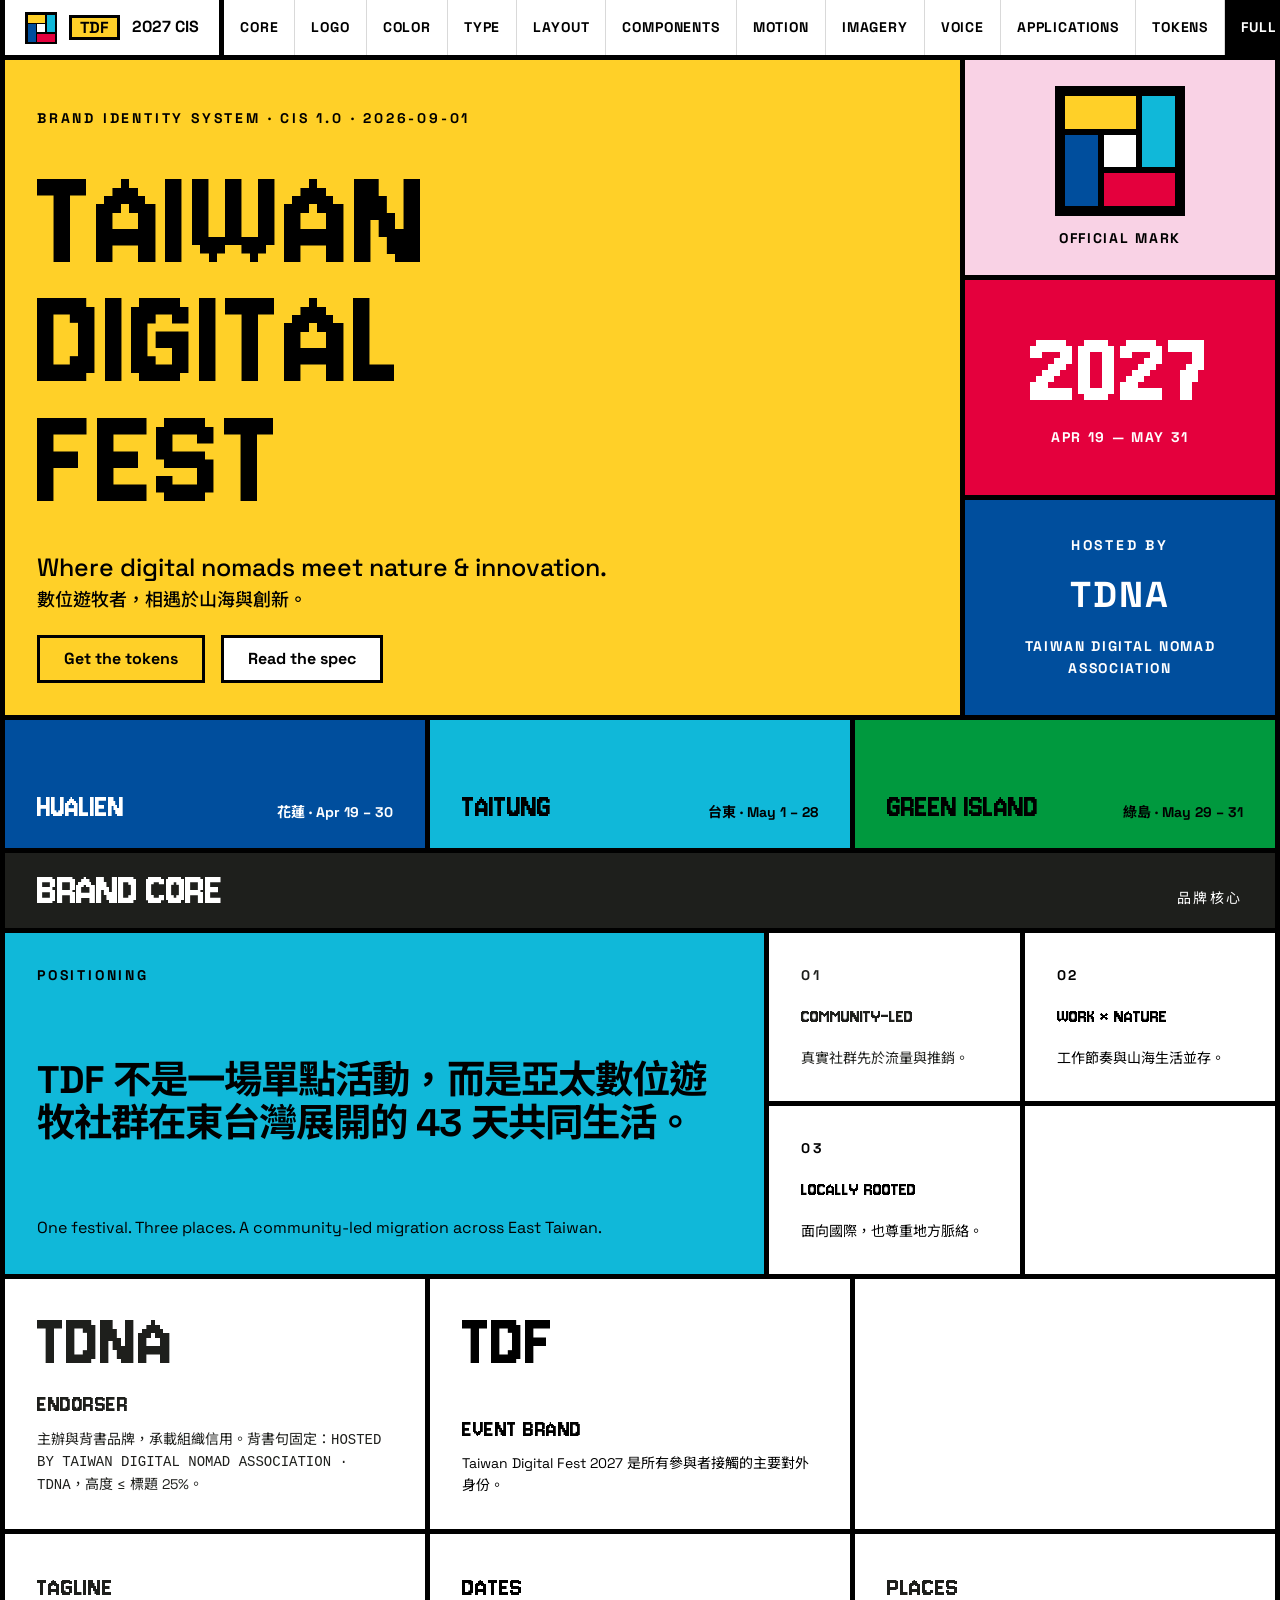
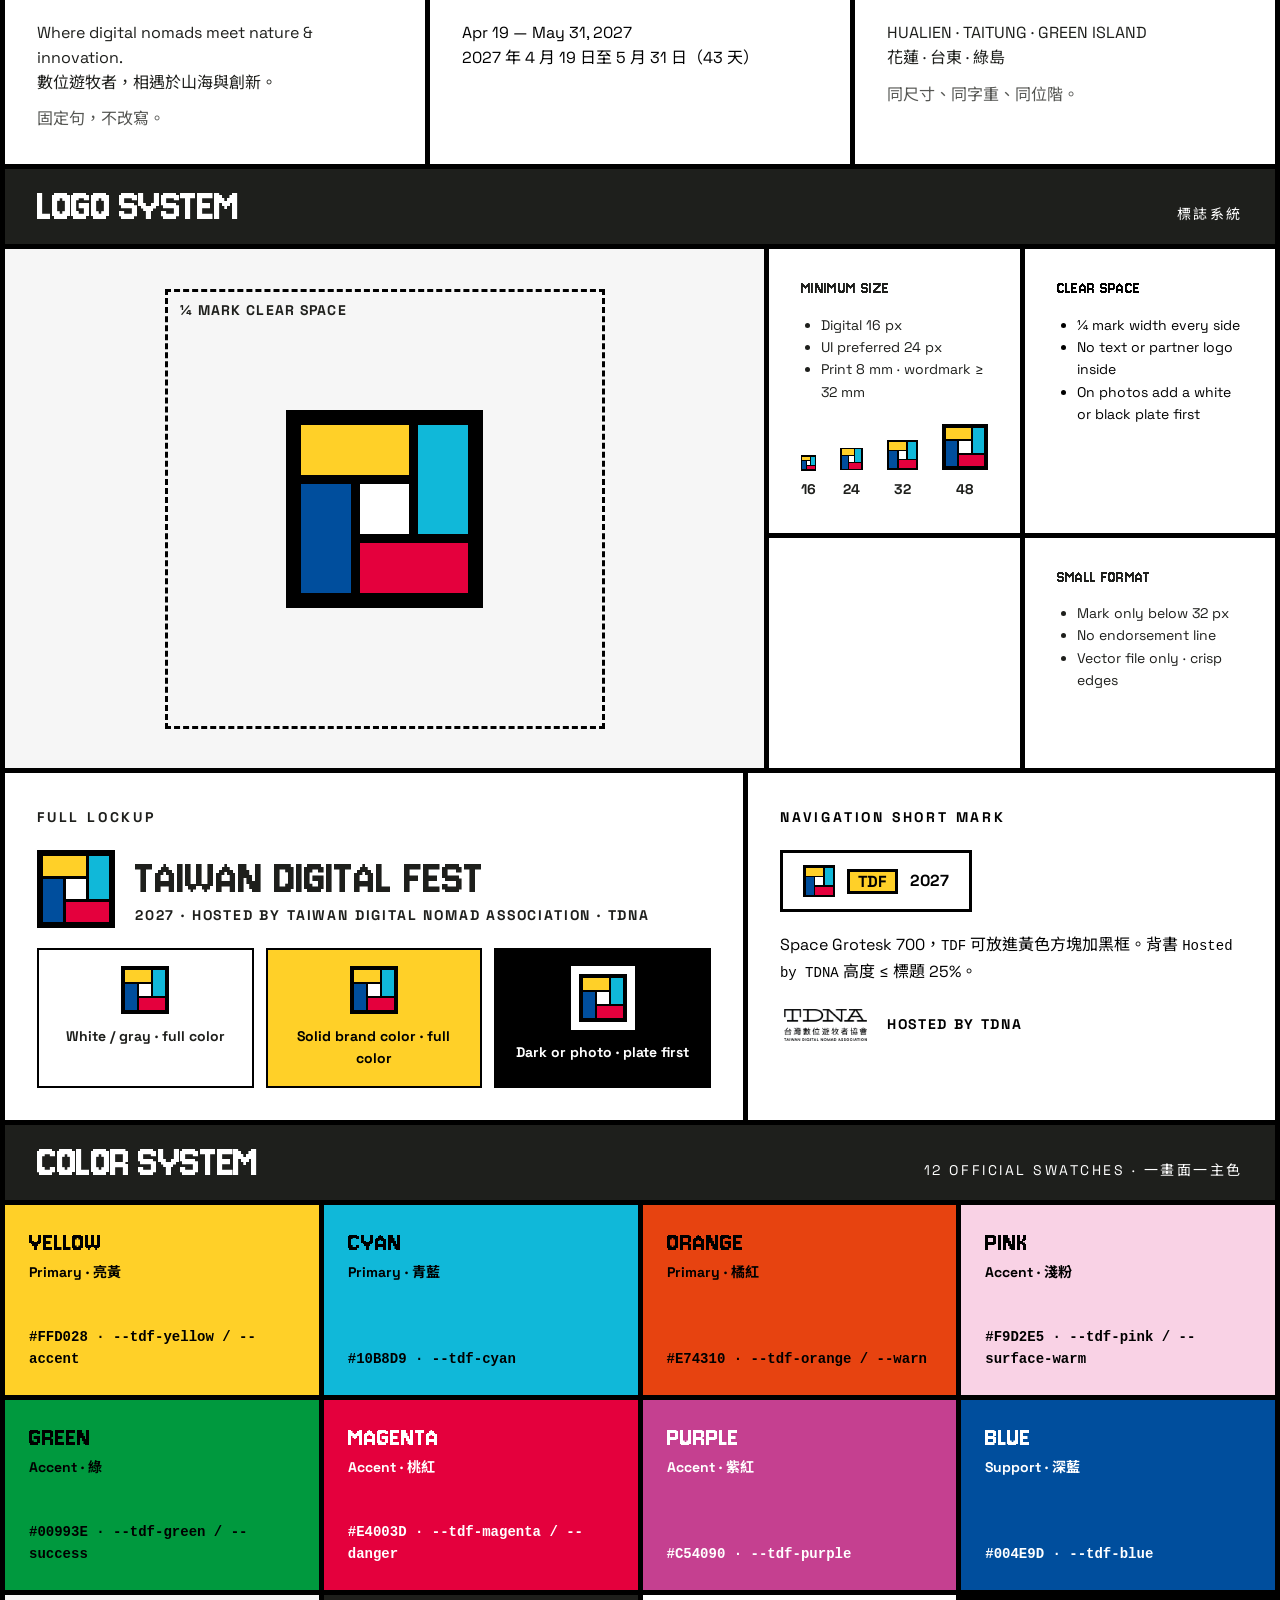
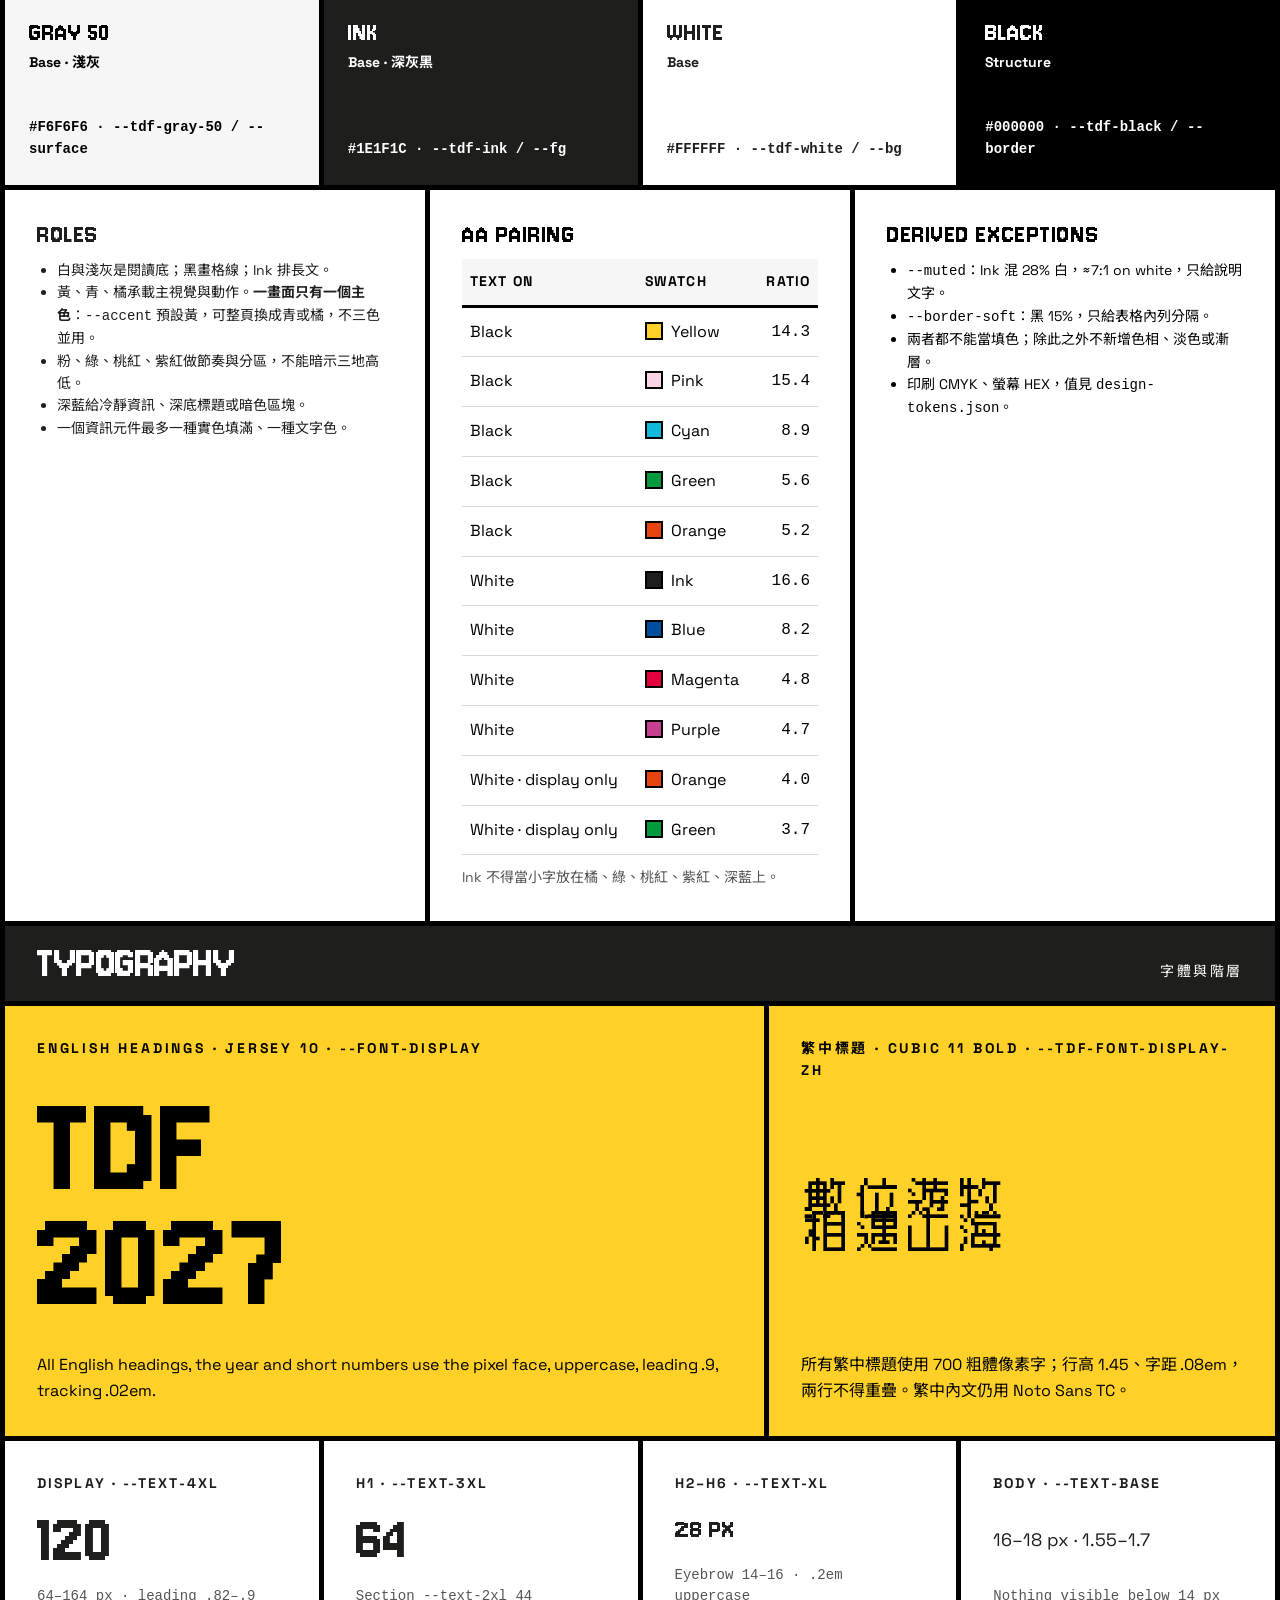
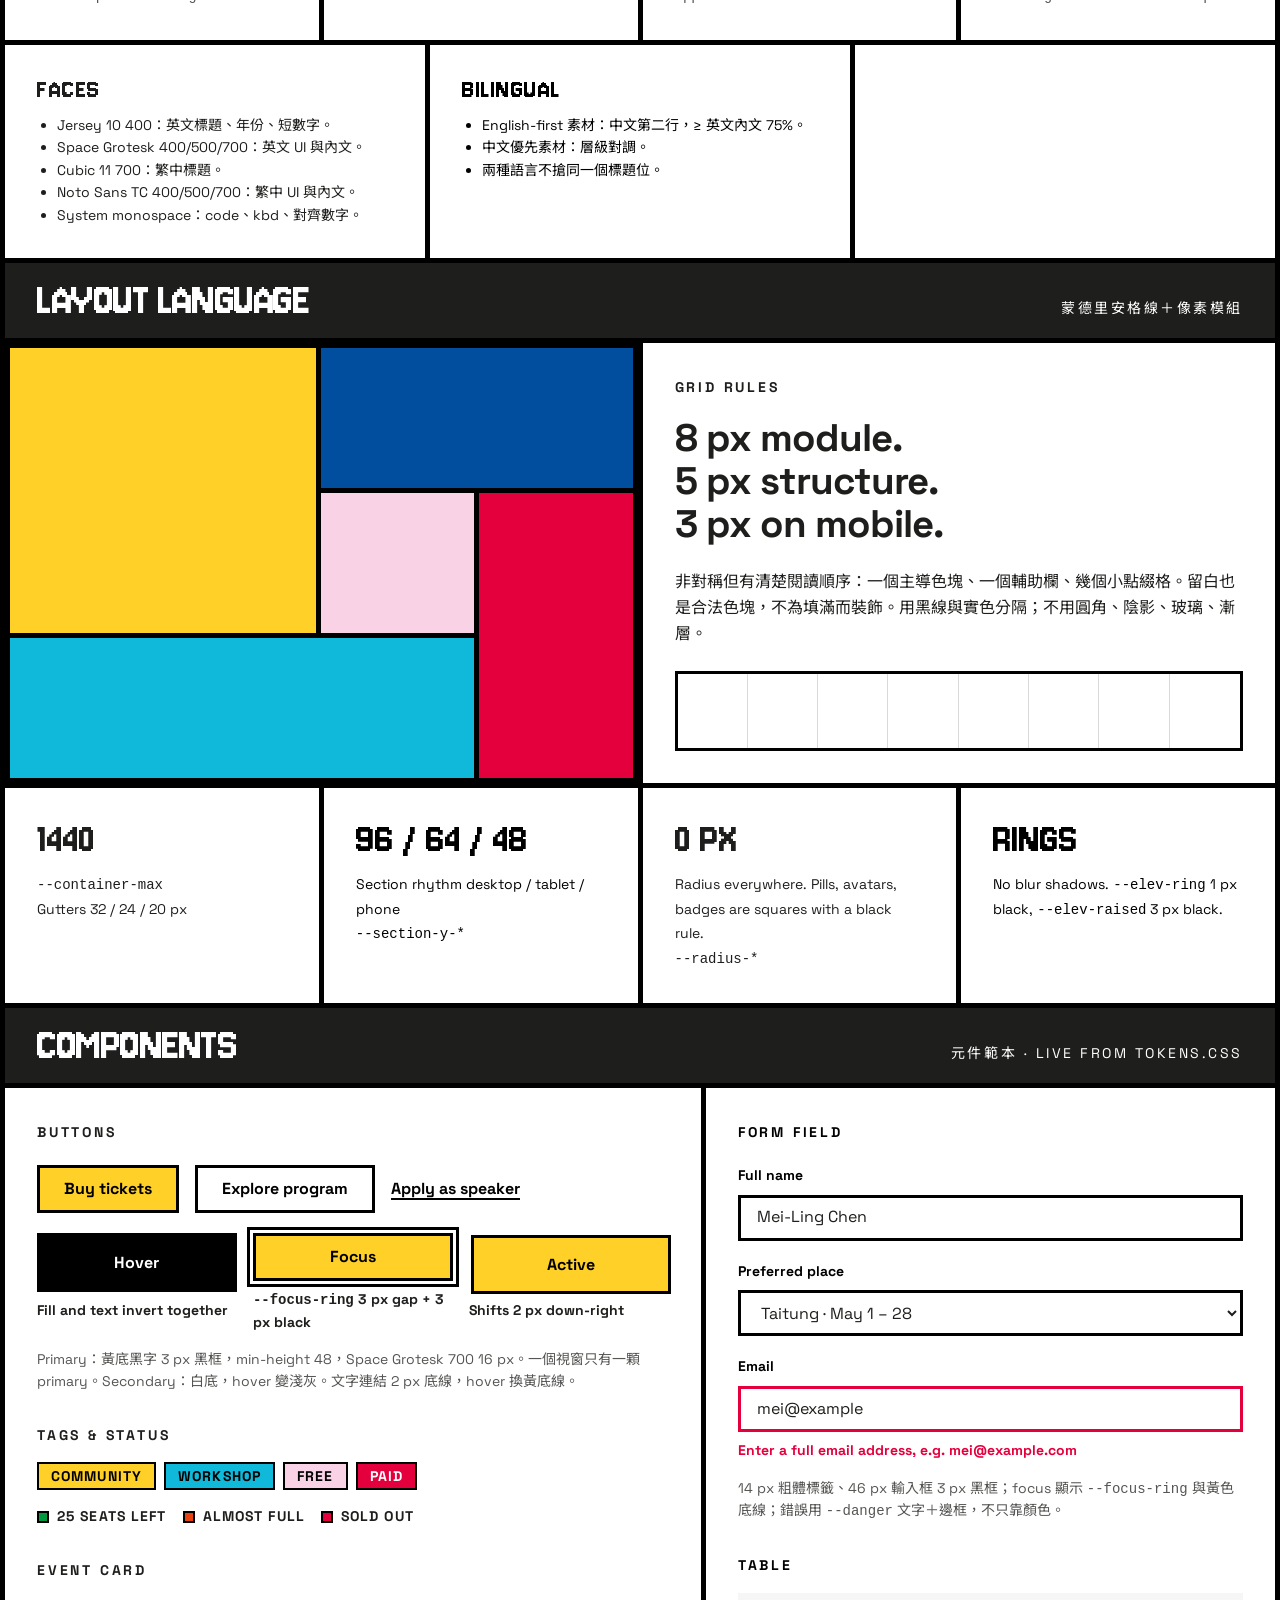
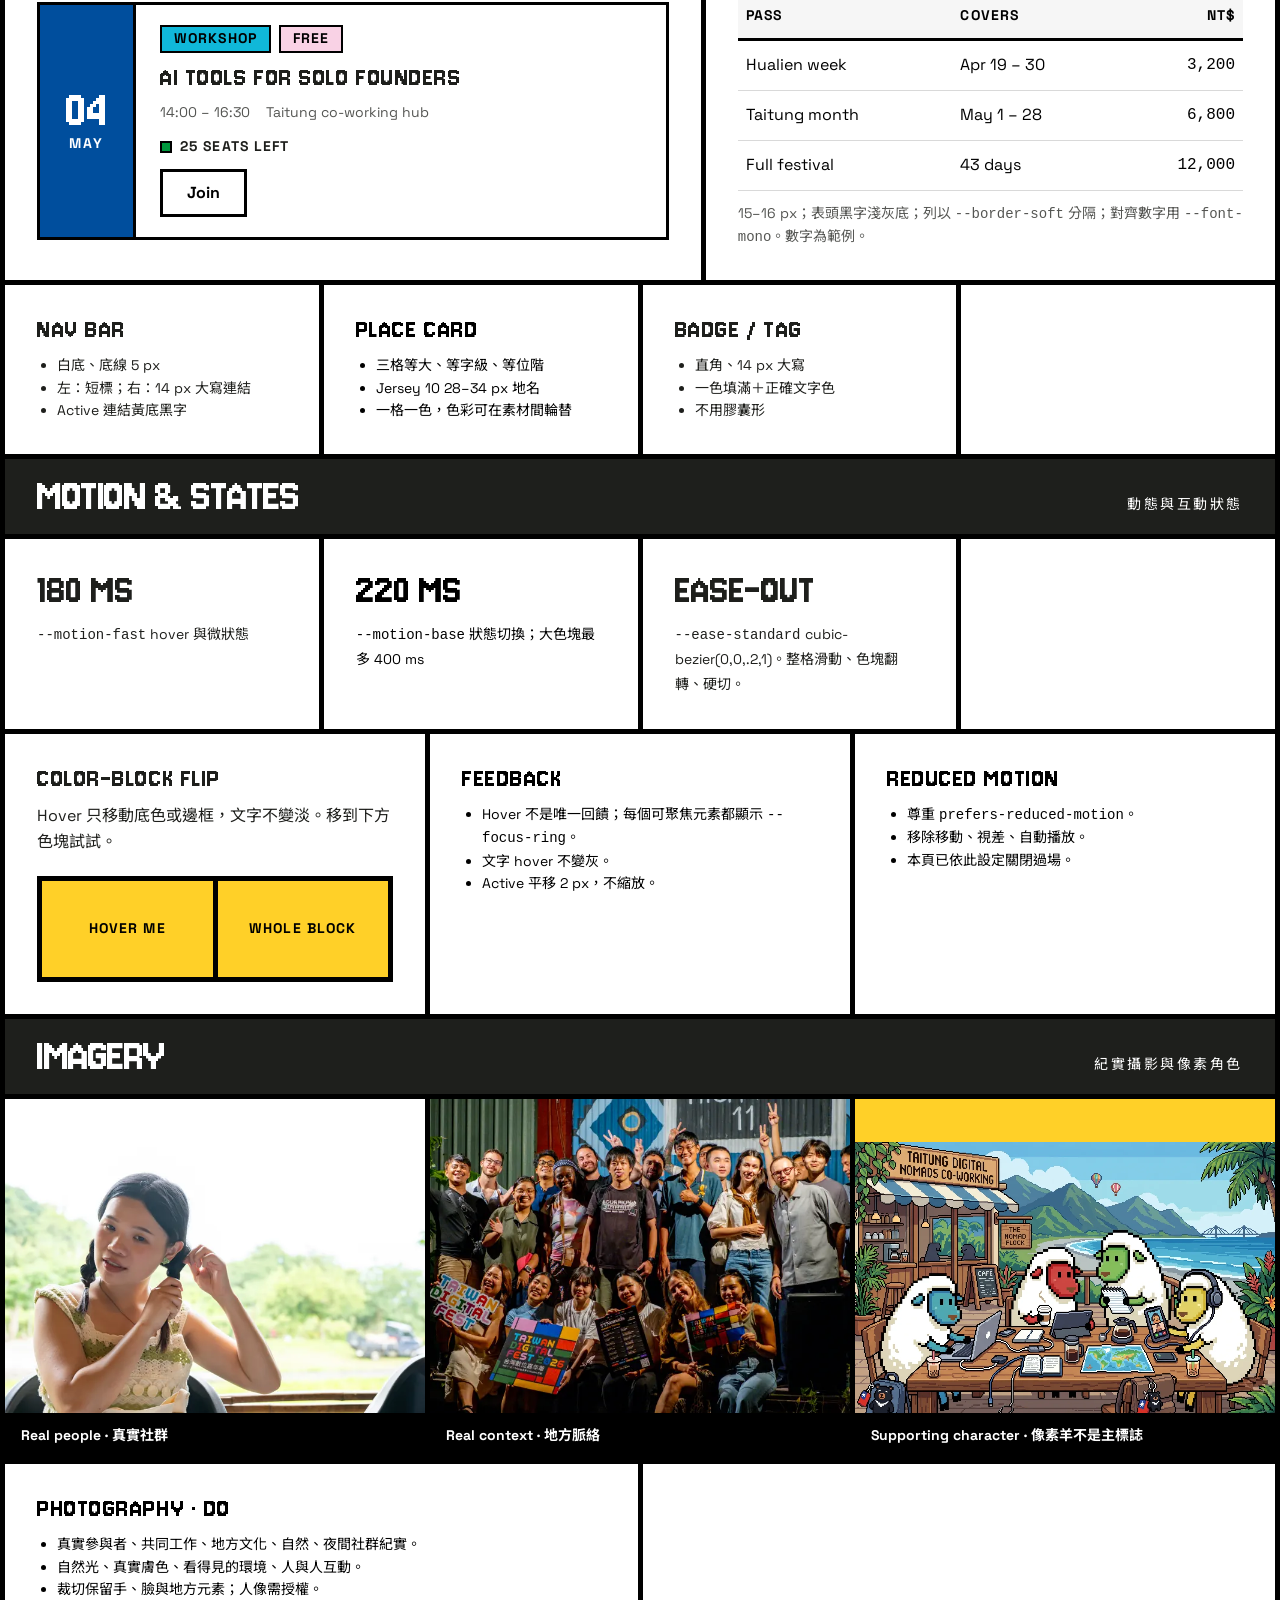
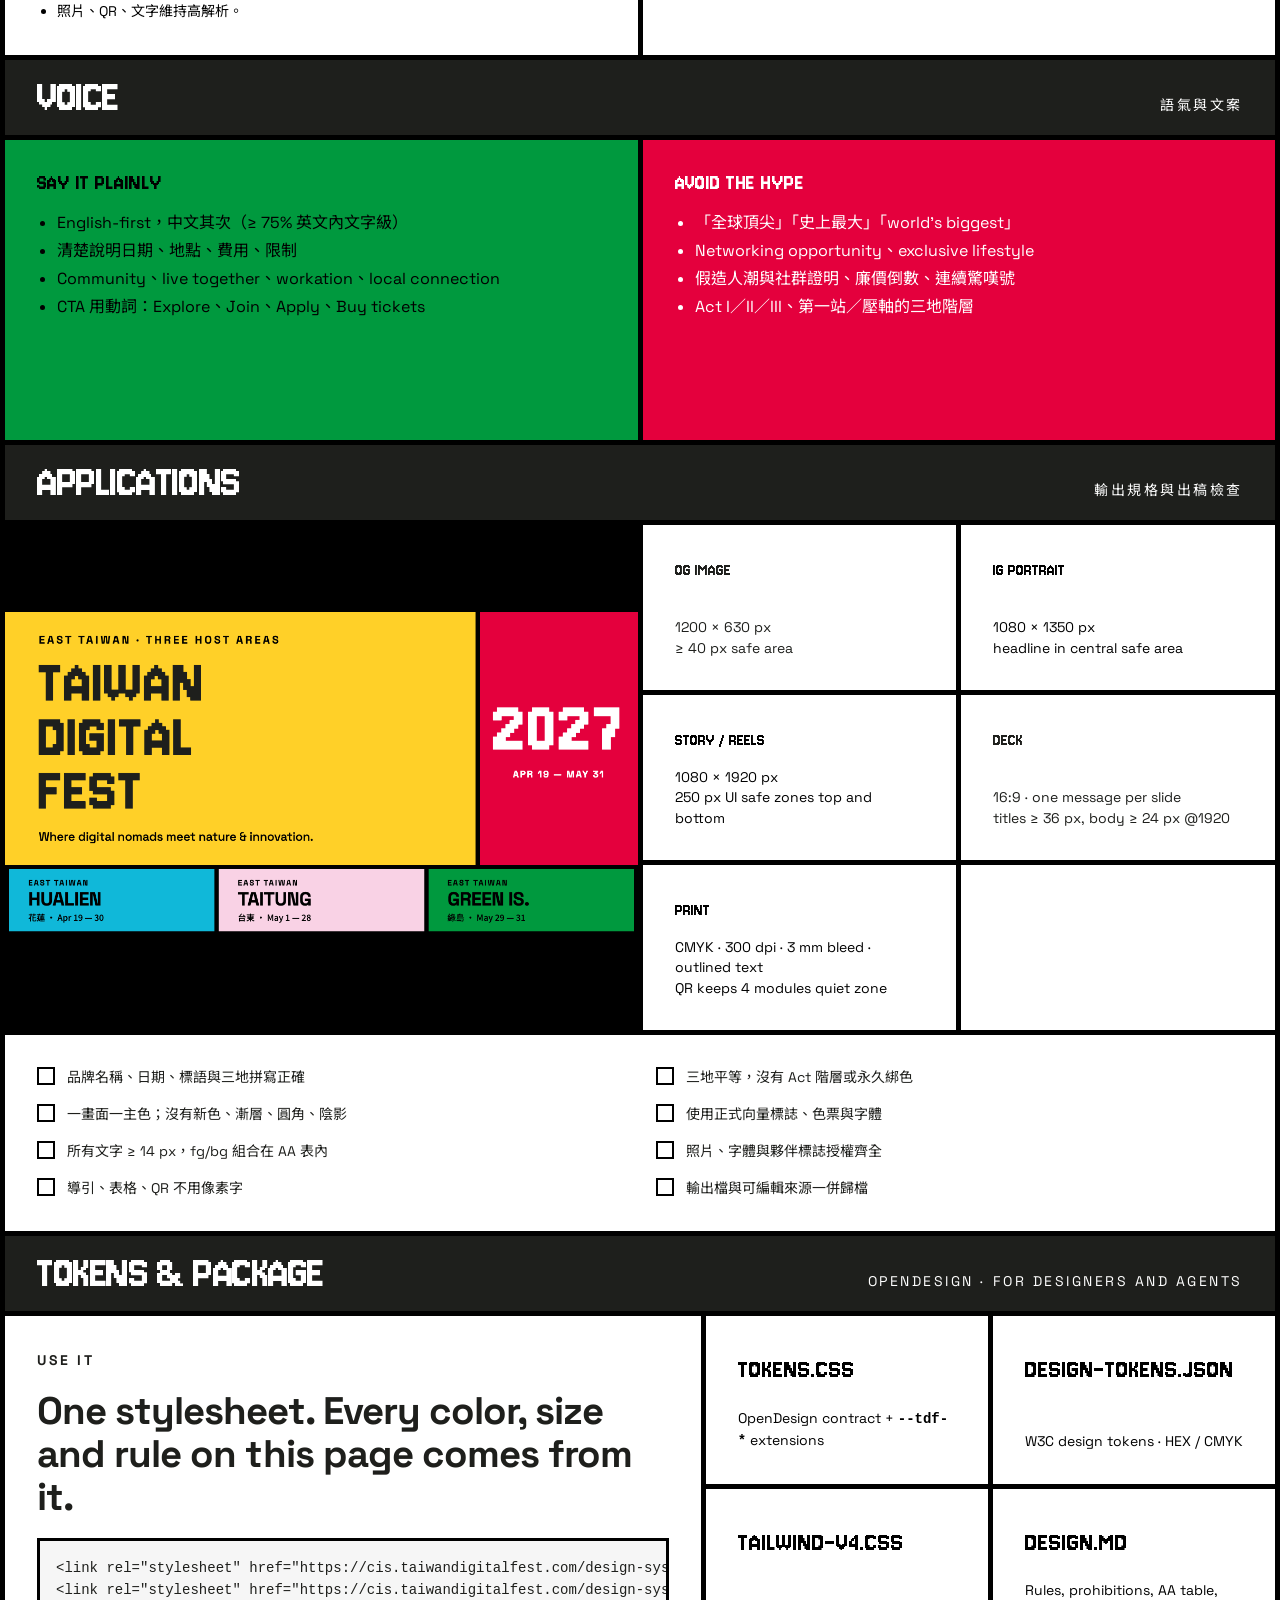
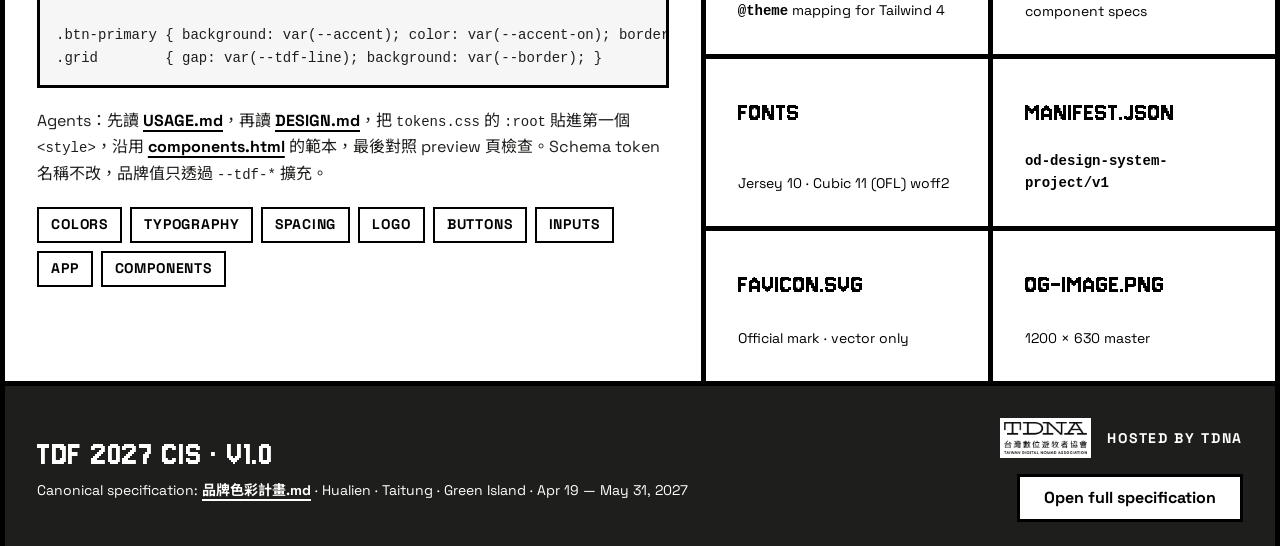
==== index.html @ adc9df44 "TDF 2027 CIS site on the OpenDesign token package Co-Authored-By: Claude Fable 5.1 <noreply@anthropi" ====
<!doctype html>
<html lang="zh-Hant">
<head>
  <meta charset="utf-8">
  <meta name="viewport" content="width=device-width, initial-scale=1">
  <title>TDF 2027 CIS — Brand Identity System</title>
  <meta name="description" content="Taiwan Digital Fest 2027 brand identity system: Mondrian black grid, pixel headings, 12 fixed swatches, hard edges. Tokens, components and specification for designers and agents.">
  <link rel="icon" href="design-system/assets/favicon.svg" type="image/svg+xml">
  <link rel="icon" href="assets/favicon.ico" sizes="any">
  <link rel="apple-touch-icon" href="assets/apple-touch-icon.png">
  <meta property="og:title" content="TDF 2027 CIS — Brand Identity System">
  <meta property="og:description" content="Mondrian grid · pixel headings · 12 swatches · hard edges. Hosted by TDNA.">
  <meta property="og:image" content="https://cis.taiwandigitalfest.com/design-system/assets/og-image.png">
  <meta property="og:url" content="https://cis.taiwandigitalfest.com/">
  <link rel="preconnect" href="https://fonts.googleapis.com">
  <link rel="preconnect" href="https://fonts.gstatic.com" crossorigin>
  <link href="https://fonts.googleapis.com/css2?family=Noto+Sans+TC:wght@400;500;700&family=Space+Grotesk:wght@400;500;700&display=swap" rel="stylesheet">
  <link rel="stylesheet" href="design-system/fonts/fonts.css">
  <link rel="stylesheet" href="design-system/tokens.css">
  <style>
    /* ── base (OpenDesign contract: every color/size comes from tokens.css) ── */
    *,*::before,*::after { box-sizing:border-box; }
    html { scroll-behavior:smooth; }
    body { margin:0; background:var(--surface); color:var(--fg); font-family:var(--font-body); font-size:var(--text-base); line-height:var(--leading-body); -webkit-font-smoothing:antialiased; }
    img { display:block; max-width:100%; }
    h1,h2,h3,h4,p,figure,ul,ol { margin:0; }
    h1,h2,h3,h4 { font-family:var(--font-display); font-weight:400; line-height:var(--leading-tight); letter-spacing:var(--tracking-display); text-transform:uppercase; color:inherit; }
    a { color:inherit; }
    code { font-family:var(--font-mono); font-size:var(--text-sm); }
    .page { max-width:var(--container-max); margin-inline:auto; background:var(--bg); border-inline:var(--tdf-line) solid var(--border); }
    .pixel { font-family:var(--font-display); font-weight:400; text-transform:uppercase; }
    .pixel-zh { font-family:var(--tdf-font-display-zh); font-weight:700; line-height:var(--tdf-leading-display-zh); letter-spacing:var(--tdf-tracking-display-zh); text-transform:none; }
    .eyebrow { font-size:var(--text-sm); font-weight:700; letter-spacing:var(--tdf-tracking-eyebrow); text-transform:uppercase; }
    .lead { font-size:clamp(25px,3vw,var(--text-2xl)); line-height:1.12; font-weight:700; letter-spacing:-.025em; }
    .body { font-size:var(--text-base); line-height:1.65; }
    .caption { font-size:var(--text-sm); color:var(--muted); }
    .link { color:var(--fg-2); font-weight:700; text-decoration:underline; text-decoration-thickness:2px; text-underline-offset:4px; }
    .link:hover { text-decoration-color:var(--accent); }
    :focus-visible { outline:none; box-shadow:var(--focus-ring); }

    /* ── nav ── */
    .nav { position:sticky; top:0; z-index:10; display:flex; align-items:stretch; min-height:60px; background:var(--bg); border-bottom:var(--tdf-line) solid var(--border); }
    .nav__brand { display:inline-flex; align-items:center; gap:var(--space-3); padding:0 var(--space-5); border-right:var(--tdf-line) solid var(--border); color:var(--fg-2); font-weight:700; text-decoration:none; white-space:nowrap; }
    .nav__brand img { width:32px; height:32px; }
    .nav__brand b { background:var(--accent); color:var(--accent-on); border:3px solid var(--border); padding:0 var(--space-2); line-height:1.2; }
    .nav__links { display:flex; overflow-x:auto; scrollbar-width:none; flex:1; }
    .nav__links a { display:inline-flex; align-items:center; padding:0 var(--space-4); font-size:var(--text-sm); font-weight:700; letter-spacing:.06em; text-transform:uppercase; color:var(--fg-2); text-decoration:none; border-right:1px solid var(--border-soft); white-space:nowrap; transition:background-color var(--motion-fast) var(--ease-standard); }
    .nav__links a:hover { background:var(--surface); }
    .nav__links a:focus-visible { box-shadow:inset 0 0 0 3px var(--fg-2); }
    .nav__links a.is-spec { margin-left:auto; background:var(--fg-2); color:var(--bg); border:0; }
    .nav__links a.is-spec:hover { background:var(--accent); color:var(--accent-on); }

    /* ── hero (Mondrian hero recipe) ── */
    .hero { display:grid; grid-template-columns:minmax(0,1fr) 310px; gap:var(--tdf-line); background:var(--border); border-bottom:var(--tdf-line) solid var(--border); }
    .hero__main { min-height:650px; display:flex; flex-direction:column; justify-content:space-between; gap:var(--space-8); padding:var(--space-12) var(--container-gutter-desktop) var(--space-8); background:var(--accent); color:var(--accent-on); }
    .hero__title { font-size:clamp(92px,12vw,184px); line-height:.78; letter-spacing:.01em; }
    .hero__title span { display:block; }
    .hero__tag { font-size:25px; line-height:1.15; max-width:600px; font-weight:500; }
    .hero__tag .zh { display:block; font-size:var(--text-lg); margin-top:var(--space-2); }
    .hero__side { display:grid; grid-template-rows:1fr 1fr 1fr; gap:var(--tdf-line); background:var(--border); }
    .hero__cell { display:flex; flex-direction:column; align-items:center; justify-content:center; gap:var(--space-3); text-align:center; padding:var(--space-6); }
    .hero__cell img { width:130px; height:130px; }
    .hero__cell .year { font-size:112px; line-height:.8; }
    .hero__cell .meta { font-size:var(--text-sm); font-weight:700; letter-spacing:.12em; text-transform:uppercase; }
    .c-magenta { background:var(--tdf-magenta); color:var(--bg); }
    .c-blue { background:var(--tdf-blue); color:var(--bg); }
    .c-pink { background:var(--surface-warm); color:var(--fg-2); }
    .c-yellow { background:var(--tdf-yellow); color:var(--fg-2); }
    .c-cyan { background:var(--tdf-cyan); color:var(--fg-2); }
    .c-green { background:var(--tdf-green); color:var(--fg-2); }
    .c-orange { background:var(--tdf-orange); color:var(--fg-2); }
    .c-purple { background:var(--tdf-purple); color:var(--bg); }
    .c-ink { background:var(--tdf-ink); color:var(--bg); }
    .c-black { background:var(--tdf-black); color:var(--bg); }
    .c-gray { background:var(--surface); color:var(--fg-2); }
    .places { grid-column:1/-1; display:grid; grid-template-columns:repeat(3,1fr); gap:var(--tdf-line); background:var(--border); }
    .place { min-height:128px; display:flex; justify-content:space-between; align-items:end; gap:var(--space-3); padding:var(--space-6) var(--space-8); }
    .place b { font-family:var(--font-display); font-weight:400; font-size:34px; line-height:1; text-transform:uppercase; }
    .place span { font-size:var(--text-sm); font-weight:700; text-align:right; }
    .actions { display:flex; flex-wrap:wrap; align-items:center; gap:var(--space-4); }

    /* ── buttons (component recipe) ── */
    .btn { display:inline-flex; align-items:center; justify-content:center; min-height:48px; padding:0 var(--space-6); border:3px solid var(--border); border-radius:var(--radius-sm); background:var(--bg); color:var(--fg-2); font:700 var(--text-base)/1 var(--font-body); text-decoration:none; cursor:pointer; transition:background-color var(--motion-fast) var(--ease-standard), color var(--motion-fast) var(--ease-standard), transform var(--motion-fast) var(--ease-standard); }
    .btn:active { transform:translate(2px,2px); }
    .btn--primary { background:var(--accent); color:var(--accent-on); }
    .btn--primary:hover { background:var(--fg-2); color:var(--bg); }
    .btn--secondary:hover { background:var(--surface); }

    /* ── sections ── */
    .section { border-bottom:var(--tdf-line) solid var(--border); scroll-margin-top:60px; }
    .section__head { display:flex; align-items:baseline; justify-content:space-between; gap:var(--space-5); padding:var(--space-4) var(--space-8); border-bottom:var(--tdf-line) solid var(--border); background:var(--fg); color:var(--bg); }
    .section__head h2 { font-size:clamp(28px,4vw,48px); letter-spacing:-.03em; }
    .section__head span { font-size:var(--text-sm); letter-spacing:.18em; text-transform:uppercase; }
    .grid { display:grid; gap:var(--tdf-line); background:var(--border); }
    .grid + .grid { border-top:var(--tdf-line) solid var(--border); }
    .cell { background:var(--bg); padding:var(--space-8); min-width:0; }
    .cell h3 { font-size:var(--text-xl); margin-bottom:var(--space-3); }
    .cell ul { padding-left:var(--space-5); font-size:var(--text-base); line-height:1.7; }
    .cell ul.tight { font-size:var(--text-sm); line-height:1.6; }

    /* core */
    .core { grid-template-columns:1.2fr .8fr; }
    .core__statement { min-height:340px; display:flex; flex-direction:column; justify-content:space-between; gap:var(--space-5); background:var(--tdf-cyan); color:var(--fg-2); }
    .principles { display:grid; grid-template-columns:1fr 1fr; gap:var(--tdf-line); background:var(--border); }
    .principle { min-height:168px; display:flex; flex-direction:column; justify-content:space-between; }
    .principle b { font-family:var(--font-display); font-weight:400; font-size:21px; text-transform:uppercase; }
    .principle p { font-size:var(--text-sm); line-height:1.45; }
    .architecture { grid-template-columns:1fr 1fr 1fr; }
    .arch { min-height:250px; display:flex; flex-direction:column; justify-content:space-between; }
    .arch__n { font-size:78px; line-height:.8; }
    .arch h3 { font-size:26px; }
    .arch p { font-size:var(--text-sm); line-height:1.55; }
    .fixed { grid-template-columns:1fr 1fr 1fr; }
    .fixed .cell b { display:block; font-family:var(--font-display); font-weight:400; font-size:var(--text-xl); text-transform:uppercase; margin-bottom:var(--space-3); }
    .fixed .cell p { font-size:var(--text-base); }

    /* logo */
    .logo-grid { grid-template-columns:1.2fr .8fr; }
    .logo-stage { min-height:460px; display:flex; align-items:center; justify-content:center; background:var(--surface); }
    .clearspace { width:min(440px,72vw); aspect-ratio:1; padding:17%; border:3px dashed var(--border); position:relative; }
    .clearspace img { width:100%; height:100%; }
    .clearspace::before { content:"¼ mark clear space"; position:absolute; top:var(--space-2); left:var(--space-3); font-size:var(--text-sm); font-weight:700; letter-spacing:.08em; text-transform:uppercase; }
    .logo-rules { display:grid; grid-template-columns:1fr 1fr; gap:var(--tdf-line); background:var(--border); }
    .rulecard { min-height:220px; }
    .rulecard h3 { font-size:var(--text-lg); margin-bottom:var(--space-4); }
    .lockups { grid-template-columns:1.4fr 1fr; }
    .lockup { display:flex; align-items:center; gap:var(--space-5); }
    .lockup img { width:78px; height:78px; }
    .lockup__type { font-size:52px; line-height:.78; }
    .lockup__type small { display:block; margin-top:var(--space-3); font-family:var(--font-body); font-size:var(--text-sm); font-weight:700; letter-spacing:.13em; }
    .sizes { display:flex; align-items:end; gap:var(--space-6); }
    .sizes figure { display:flex; flex-direction:column; align-items:center; gap:var(--space-2); font-size:var(--text-sm); font-weight:700; }
    .bgs { display:grid; grid-template-columns:1fr 1fr 1fr; gap:var(--space-3); margin-top:var(--space-5); }
    .bgs div { display:flex; flex-direction:column; align-items:center; gap:var(--space-3); padding:var(--space-4); font-size:var(--text-sm); font-weight:700; text-align:center; border:2px solid var(--border); }
    .bgs img { width:48px; height:48px; }
    .bgs .plate { background:var(--bg); padding:var(--space-2); }

    /* color */
    .palette { grid-template-columns:repeat(4,1fr); }
    .swatch { min-height:190px; display:flex; flex-direction:column; justify-content:space-between; padding:var(--space-6); }
    .swatch b { font-family:var(--font-display); font-weight:400; font-size:var(--text-xl); text-transform:uppercase; line-height:1; }
    .swatch small { display:block; font-size:var(--text-sm); font-weight:700; margin-top:var(--space-1); }
    .swatch code { font-size:var(--text-sm); font-weight:700; }
    .color-rules { grid-template-columns:1fr 1fr 1fr; }
    .table-wrap { overflow-x:auto; }
    table { width:100%; border-collapse:collapse; font-size:var(--text-base); }
    th,td { text-align:left; padding:var(--space-3) var(--space-2); border-bottom:1px solid var(--border-soft); vertical-align:top; }
    thead th { background:var(--surface); color:var(--fg-2); font-size:var(--text-sm); letter-spacing:.08em; text-transform:uppercase; border-bottom:3px solid var(--border); }
    td.num { font-family:var(--font-mono); font-variant-numeric:tabular-nums; text-align:right; }
    .chip { display:inline-block; width:18px; height:18px; border:2px solid var(--border); vertical-align:-3px; margin-right:var(--space-2); }

    /* type */
    .type-grid { grid-template-columns:1.2fr .8fr; }
    .type-display { min-height:430px; display:flex; flex-direction:column; justify-content:space-between; gap:var(--space-5); background:var(--accent); color:var(--accent-on); }
    .type-display .sample { font-size:clamp(88px,12vw,176px); line-height:.75; }
    .scale { grid-template-columns:repeat(4,1fr); }
    .scale .cell { min-height:170px; display:flex; flex-direction:column; justify-content:space-between; gap:var(--space-4); }
    .scale .cell b { font-size:var(--text-sm); letter-spacing:.15em; text-transform:uppercase; }
    .scale .cell code { color:var(--muted); }

    /* layout */
    .layout-grid { grid-template-columns:1fr 1fr; }
    .mondrian { min-height:440px; display:grid; grid-template-columns:2fr 1fr 1fr; grid-template-rows:1fr 1fr 1fr; gap:var(--tdf-line); padding:var(--tdf-line); background:var(--border); }
    .mondrian div:nth-child(1) { grid-row:1/3; background:var(--tdf-yellow); }
    .mondrian div:nth-child(2) { grid-column:2/4; background:var(--tdf-blue); }
    .mondrian div:nth-child(3) { background:var(--tdf-pink); }
    .mondrian div:nth-child(4) { grid-row:2/4; grid-column:3; background:var(--tdf-magenta); }
    .mondrian div:nth-child(5) { grid-column:1/3; background:var(--tdf-cyan); }
    .layout-rules { display:flex; flex-direction:column; justify-content:space-between; gap:var(--space-5); }
    .measure { display:grid; grid-template-columns:repeat(8,1fr); height:80px; border:3px solid var(--border); }
    .measure i { border-right:1px solid var(--border-soft); }
    .measure i:last-child { border:0; }
    .layout-specs { grid-template-columns:repeat(4,1fr); }
    .layout-specs .cell b { display:block; font-family:var(--font-display); font-weight:400; font-size:var(--text-2xl); line-height:.9; text-transform:uppercase; margin-bottom:var(--space-3); }
    .layout-specs .cell span { font-size:var(--text-sm); line-height:1.5; }

    /* components */
    .components { grid-template-columns:1.1fr .9fr; }
    .states { display:grid; grid-template-columns:repeat(3,1fr); gap:var(--space-4); margin-top:var(--space-5); }
    .states figure { display:grid; gap:var(--space-2); font-size:var(--text-sm); font-weight:700; }
    .btn.is-hover { background:var(--fg-2); color:var(--bg); }
    .btn.is-focus { box-shadow:var(--focus-ring); }
    .btn.is-active { transform:translate(2px,2px); }
    .tags { display:flex; flex-wrap:wrap; gap:var(--space-2); }
    .tag { display:inline-flex; align-items:center; min-height:28px; padding:0 var(--space-3); border:2px solid var(--border); font-size:var(--text-sm); font-weight:700; letter-spacing:.08em; text-transform:uppercase; }
    .status { display:inline-flex; align-items:center; gap:var(--space-2); font-size:var(--text-sm); font-weight:700; text-transform:uppercase; letter-spacing:.08em; }
    .status::before { content:""; width:12px; height:12px; border:2px solid var(--border); background:var(--success); }
    .status--warn::before { background:var(--warn); }
    .status--danger::before { background:var(--danger); }
    .field { display:grid; gap:var(--space-2); }
    label { font-size:var(--text-sm); font-weight:700; color:var(--fg-2); }
    input,select,textarea { width:100%; min-height:46px; padding:0 var(--space-4); border:3px solid var(--border); border-radius:var(--radius-sm); background:var(--bg); color:var(--fg); font:inherit; }
    input:focus,select:focus,textarea:focus { outline:none; box-shadow:var(--focus-ring); border-bottom-color:var(--accent); }
    .field--error input { border-color:var(--danger); }
    .error { font-size:var(--text-sm); font-weight:700; color:var(--danger); }
    .form-grid { display:grid; gap:var(--space-5); margin-top:var(--space-5); }
    .event { display:grid; grid-template-columns:96px 1fr; padding:0; border:3px solid var(--border); margin-top:var(--space-5); }
    .event__date { background:var(--tdf-blue); color:var(--bg); display:flex; flex-direction:column; align-items:center; justify-content:center; padding:var(--space-4); border-right:3px solid var(--border); }
    .event__date b { font-family:var(--font-display); font-weight:400; font-size:56px; line-height:.8; }
    .event__date span { font-size:var(--text-sm); font-weight:700; letter-spacing:.12em; text-transform:uppercase; }
    .event__body { padding:var(--space-5) var(--space-6); display:flex; flex-direction:column; gap:var(--space-3); }
    .event__body h4 { font-size:var(--text-xl); }
    .meta-row { display:flex; flex-wrap:wrap; gap:var(--space-2) var(--space-4); font-size:var(--text-sm); color:var(--muted); }
    .comp-rules { grid-template-columns:repeat(4,1fr); }

    /* motion */
    .motion { grid-template-columns:repeat(4,1fr); }
    .motion .cell b { display:block; font-family:var(--font-display); font-weight:400; font-size:var(--text-2xl); line-height:.9; text-transform:uppercase; margin-bottom:var(--space-3); }
    .motion .cell span { font-size:var(--text-sm); line-height:1.5; }
    .flip { display:grid; grid-template-columns:1fr 1fr; gap:var(--tdf-line); background:var(--border); border:var(--tdf-line) solid var(--border); margin-top:var(--space-5); }
    .flip div { min-height:96px; display:flex; align-items:center; justify-content:center; font-weight:700; font-size:var(--text-sm); text-transform:uppercase; letter-spacing:.08em; background:var(--accent); color:var(--accent-on); transition:background-color var(--motion-base) var(--ease-standard), color var(--motion-base) var(--ease-standard); }
    .flip:hover div { background:var(--fg-2); color:var(--bg); }

    /* imagery */
    .photo-grid { grid-template-columns:repeat(3,1fr); }
    .photo { padding:0; min-height:360px; position:relative; overflow:hidden; }
    .photo img { width:100%; height:100%; object-fit:cover; }
    .photo__cap { position:absolute; left:0; right:0; bottom:0; padding:var(--space-3) var(--space-4); background:var(--tdf-black); color:var(--bg); font-size:var(--text-sm); font-weight:700; }
    .sheep { background:var(--accent); display:flex; align-items:center; justify-content:center; }
    .sheep img { object-fit:contain; image-rendering:pixelated; }
    .photo-rules { grid-template-columns:1fr 1fr; }

    /* voice */
    .voice { grid-template-columns:1fr 1fr; }
    .voice .cell { min-height:300px; }
    .voice h3 { font-size:24px; margin-bottom:var(--space-4); }
    .voice ul { font-size:var(--text-base); line-height:1.75; }
    .voice__yes { background:var(--tdf-green); color:var(--fg-2); }
    .voice__no { background:var(--tdf-magenta); color:var(--bg); }

    /* applications */
    .applications { grid-template-columns:1fr 1fr; }
    .og-preview { padding:0; background:var(--tdf-black); }
    .og-preview img { width:100%; height:100%; object-fit:contain; }
    .specs { display:grid; grid-template-columns:1fr 1fr; gap:var(--tdf-line); background:var(--border); }
    .spec { min-height:165px; display:flex; flex-direction:column; justify-content:space-between; gap:var(--space-3); }
    .spec b { font-family:var(--font-display); font-weight:400; font-size:var(--text-lg); text-transform:uppercase; }
    .spec span { font-size:var(--text-sm); line-height:1.45; }
    .checklist { display:grid; grid-template-columns:repeat(2,1fr); gap:var(--space-4) var(--space-8); padding:var(--space-8); background:var(--bg); }
    .check { display:flex; gap:var(--space-3); font-size:var(--text-sm); line-height:1.5; }
    .check::before { content:""; flex:none; width:18px; height:18px; border:2px solid var(--border); }

    /* tokens / downloads */
    .tokens { grid-template-columns:1.1fr .9fr; }
    .files { display:grid; grid-template-columns:1fr 1fr; gap:var(--tdf-line); background:var(--border); }
    .file { display:flex; flex-direction:column; justify-content:space-between; gap:var(--space-4); min-height:150px; text-decoration:none; color:var(--fg-2); transition:background-color var(--motion-fast) var(--ease-standard); }
    .file:hover { background:var(--accent); }
    .file b { font-family:var(--font-display); font-weight:400; font-size:var(--text-xl); text-transform:uppercase; }
    .file span { font-size:var(--text-sm); line-height:1.5; }
    .file code { font-weight:700; }
    pre { margin:var(--space-5) 0 0; padding:var(--space-4); background:var(--surface); border:3px solid var(--border); overflow:auto; font-family:var(--font-mono); font-size:var(--text-sm); line-height:1.6; }
    .previews { display:flex; flex-wrap:wrap; gap:var(--space-2); margin-top:var(--space-5); }
    .previews a { display:inline-flex; align-items:center; min-height:36px; padding:0 var(--space-3); border:2px solid var(--border); font-size:var(--text-sm); font-weight:700; letter-spacing:.06em; text-transform:uppercase; text-decoration:none; color:var(--fg-2); }
    .previews a:hover { background:var(--surface); }

    /* footer */
    .footer { display:grid; grid-template-columns:1fr auto; gap:var(--space-8); align-items:center; padding:var(--space-8) var(--container-gutter-desktop); background:var(--fg); color:var(--bg); }
    .footer h2 { font-size:36px; }
    .footer p { margin-top:var(--space-2); font-size:var(--text-sm); }
    .footer .endorse { display:inline-flex; align-items:center; gap:var(--space-4); font-size:var(--text-sm); font-weight:700; letter-spacing:.12em; text-transform:uppercase; }
    .footer .endorse img { height:40px; width:auto; background:var(--bg); padding:var(--space-1); }
    .footer__side { display:grid; gap:var(--space-4); justify-items:end; }

    @media (max-width:1023px) {
      .cell { padding:var(--space-6); }
      .palette,.scale,.layout-specs,.motion,.comp-rules { grid-template-columns:1fr 1fr; }
      .architecture,.fixed,.color-rules,.photo-grid { grid-template-columns:1fr; }
    }
    @media (max-width:639px) {
      :root { --tdf-line:var(--tdf-line-mobile); }
      .page { border-inline:0; }
      .hero { grid-template-columns:1fr; }
      .hero__main { min-height:520px; padding:var(--space-8) var(--container-gutter-phone); }
      .hero__side { grid-template-columns:1fr 1fr 1fr; grid-template-rows:1fr; }
      .hero__cell { padding:var(--space-4) var(--space-2); } .hero__cell img { width:64px; height:64px; }
      .hero__cell .year { font-size:56px; }
      .places { grid-template-columns:1fr; } .place { min-height:95px; padding:var(--space-5) var(--container-gutter-phone); }
      .core,.logo-grid,.lockups,.type-grid,.layout-grid,.components,.voice,.applications,.tokens,.photo-rules { grid-template-columns:1fr; }
      .principles,.logo-rules,.specs,.files,.states,.bgs,.checklist { grid-template-columns:1fr; }
      .palette,.scale,.layout-specs,.motion,.comp-rules { grid-template-columns:1fr 1fr; }
      .swatch { min-height:140px; padding:var(--space-4); }
      .lockup__type { font-size:38px; } .section__head { padding:var(--space-4) var(--container-gutter-phone); }
      .footer { grid-template-columns:1fr; padding:var(--space-8) var(--container-gutter-phone); } .footer__side { justify-items:start; }
      .event { grid-template-columns:72px 1fr; }
    }
    @media (prefers-reduced-motion:reduce) { html { scroll-behavior:auto; } .btn,.nav__links a,.file,.flip div { transition:none; } }
    @media print { .nav { display:none; } .page { max-width:none; border:0; } .section,.hero { break-inside:avoid; } }
  </style>
</head>
<body>
<main class="page">
  <nav class="nav" aria-label="CIS 章節">
    <a class="nav__brand" href="#top"><img src="design-system/assets/favicon.svg" alt=""><b>TDF</b> 2027 CIS</a>
    <div class="nav__links">
      <a href="#core">Core</a><a href="#logo">Logo</a><a href="#color">Color</a><a href="#type">Type</a><a href="#layout">Layout</a><a href="#components">Components</a><a href="#motion">Motion</a><a href="#imagery">Imagery</a><a href="#voice">Voice</a><a href="#apply">Applications</a><a href="#tokens">Tokens</a>
      <a class="is-spec" href="spec.html">Full spec</a>
    </div>
  </nav>

  <header class="hero" id="top">
    <div class="hero__main">
      <span class="eyebrow">Brand Identity System · CIS 1.0 · 2026-09-01</span>
      <h1 class="hero__title"><span>Taiwan</span><span>Digital</span><span>Fest</span></h1>
      <div>
        <p class="hero__tag">Where digital nomads meet nature &amp; innovation.<span class="zh">數位遊牧者，相遇於山海與創新。</span></p>
        <div class="actions" style="margin-top:var(--space-6)"><a class="btn btn--primary" href="#tokens">Get the tokens</a><a class="btn btn--secondary" href="spec.html">Read the spec</a></div>
      </div>
    </div>
    <div class="hero__side">
      <div class="hero__cell c-pink"><img src="design-system/assets/favicon.svg" alt="TDF 品牌圖記"><span class="meta">Official mark</span></div>
      <div class="hero__cell c-magenta"><span class="year pixel">2027</span><span class="meta">Apr 19 — May 31</span></div>
      <div class="hero__cell c-blue"><span class="eyebrow">Hosted by</span><strong style="font-size:36px;letter-spacing:.06em">TDNA</strong><span class="meta">Taiwan Digital Nomad Association</span></div>
    </div>
    <div class="places">
      <div class="place c-blue"><b>Hualien</b><span>花蓮 · Apr 19 – 30</span></div>
      <div class="place c-cyan"><b>Taitung</b><span>台東 · May 1 – 28</span></div>
      <div class="place c-green"><b>Green Island</b><span>綠島 · May 29 – 31</span></div>
    </div>
  </header>

  <!-- ───────── CORE ───────── -->
  <section class="section" id="core">
    <div class="section__head"><h2>Brand Core</h2><span>品牌核心</span></div>
    <div class="grid core">
      <article class="cell core__statement"><span class="eyebrow">Positioning</span><p class="lead">TDF 不是一場單點活動，而是亞太數位遊牧社群在東台灣展開的 43 天共同生活。</p><p class="body">One festival. Three places. A community-led migration across East Taiwan.</p></article>
      <div class="principles">
        <article class="cell principle"><span class="eyebrow">01</span><b>Community-led</b><p>真實社群先於流量與推銷。</p></article>
        <article class="cell principle c-pink"><span class="eyebrow">02</span><b>Work × Nature</b><p>工作節奏與山海生活並存。</p></article>
        <article class="cell principle c-yellow"><span class="eyebrow">03</span><b>Locally rooted</b><p>面向國際，也尊重地方脈絡。</p></article>
        <article class="cell principle c-magenta"><span class="eyebrow">04</span><b>Open &amp; direct</b><p>清楚、誠實、有文化感。</p></article>
      </div>
    </div>
    <div class="grid architecture">
      <article class="cell arch"><span class="arch__n pixel">TDNA</span><div><h3>Endorser</h3><p>主辦與背書品牌，承載組織信用。背書句固定：<code>HOSTED BY TAIWAN DIGITAL NOMAD ASSOCIATION · TDNA</code>，高度 ≤ 標題 25%。</p></div></article>
      <article class="cell arch c-yellow"><span class="arch__n pixel">TDF</span><div><h3>Event Brand</h3><p>Taiwan Digital Fest 2027 是所有參與者接觸的主要對外身份。</p></div></article>
      <article class="cell arch c-blue"><span class="arch__n pixel">3×</span><div><h3>Equal Places</h3><p>花蓮、台東、綠島平等並列。不用 Act I／II／III、第一站／壓軸；顏色不永久綁定某一地。</p></div></article>
    </div>
    <div class="grid fixed">
      <article class="cell"><b>Tagline</b><p>Where digital nomads meet nature &amp; innovation.<br>數位遊牧者，相遇於山海與創新。</p><p class="caption" style="margin-top:var(--space-3)">固定句，不改寫。</p></article>
      <article class="cell c-gray"><b>Dates</b><p>Apr 19 — May 31, 2027<br>2027 年 4 月 19 日至 5 月 31 日（43 天）</p></article>
      <article class="cell"><b>Places</b><p>HUALIEN · TAITUNG · GREEN ISLAND<br>花蓮 · 台東 · 綠島</p><p class="caption" style="margin-top:var(--space-3)">同尺寸、同字重、同位階。</p></article>
    </div>
  </section>

  <!-- ───────── LOGO ───────── -->
  <section class="section" id="logo">
    <div class="section__head"><h2>Logo System</h2><span>標誌系統</span></div>
    <div class="grid logo-grid">
      <div class="cell logo-stage"><div class="clearspace"><img src="design-system/assets/favicon.svg" alt="TDF 全彩品牌圖記與安全距離"></div></div>
      <div class="logo-rules">
        <article class="cell rulecard"><h3>Minimum size</h3><ul class="tight"><li>Digital 16 px</li><li>UI preferred 24 px</li><li>Print 8 mm · wordmark ≥ 32 mm</li></ul><div class="sizes" style="margin-top:var(--space-5)"><figure><img src="design-system/assets/favicon.svg" width="16" height="16" alt="">16</figure><figure><img src="design-system/assets/favicon.svg" width="24" height="24" alt="">24</figure><figure><img src="design-system/assets/favicon.svg" width="32" height="32" alt="">32</figure><figure><img src="design-system/assets/favicon.svg" width="48" height="48" alt="">48</figure></div></article>
        <article class="cell rulecard c-yellow"><h3>Clear space</h3><ul class="tight"><li>¼ mark width every side</li><li>No text or partner logo inside</li><li>On photos add a white or black plate first</li></ul></article>
        <article class="cell rulecard c-magenta"><h3>Do not</h3><ul class="tight"><li>Stretch, rotate, skew, round</li><li>Recolor, gradient, shadow, outline, glow</li><li>Redraw, retrace or AI-regenerate</li></ul></article>
        <article class="cell rulecard"><h3>Small format</h3><ul class="tight"><li>Mark only below 32 px</li><li>No endorsement line</li><li>Vector file only · crisp edges</li></ul></article>
      </div>
    </div>
    <div class="grid lockups">
      <article class="cell">
        <span class="eyebrow">Full lockup</span>
        <div class="lockup" style="margin-top:var(--space-5)"><img src="design-system/assets/favicon.svg" alt=""><div class="lockup__type pixel">Taiwan Digital Fest<small>2027 · HOSTED BY TAIWAN DIGITAL NOMAD ASSOCIATION · TDNA</small></div></div>
        <div class="bgs"><div style="background:var(--bg)"><img src="design-system/assets/favicon.svg" alt=""><span>White / gray · full color</span></div><div class="c-yellow"><img src="design-system/assets/favicon.svg" alt=""><span>Solid brand color · full color</span></div><div class="c-black"><span class="plate"><img src="design-system/assets/favicon.svg" alt=""></span><span>Dark or photo · plate first</span></div></div>
      </article>
      <article class="cell c-gray">
        <span class="eyebrow">Navigation short mark</span>
        <p style="margin-top:var(--space-5)"><a class="nav__brand" href="#top" style="background:var(--bg);border:3px solid var(--border);padding:var(--space-3) var(--space-5)"><img src="design-system/assets/favicon.svg" alt=""><b>TDF</b> 2027</a></p>
        <p class="body" style="margin-top:var(--space-5)">Space Grotesk 700，<code>TDF</code> 可放進黃色方塊加黑框。背書 <code>Hosted by TDNA</code> 高度 ≤ 標題 25%。</p>
        <p class="endorse" style="margin-top:var(--space-5);display:inline-flex;align-items:center;gap:var(--space-4);font-size:var(--text-sm);font-weight:700;letter-spacing:.12em;text-transform:uppercase"><img src="design-system/assets/tdna-logo.png" alt="TDNA logo" style="height:40px;background:var(--bg);padding:var(--space-1)"> Hosted by TDNA</p>
      </article>
    </div>
  </section>

  <!-- ───────── COLOR ───────── -->
  <section class="section" id="color">
    <div class="section__head"><h2>Color System</h2><span>12 official swatches · 一畫面一主色</span></div>
    <div class="grid palette">
      <div class="swatch c-yellow"><div><b>Yellow</b><small>Primary · 亮黃</small></div><code>#FFD028 · --tdf-yellow / --accent</code></div>
      <div class="swatch c-cyan"><div><b>Cyan</b><small>Primary · 青藍</small></div><code>#10B8D9 · --tdf-cyan</code></div>
      <div class="swatch c-orange"><div><b>Orange</b><small>Primary · 橘紅</small></div><code>#E74310 · --tdf-orange / --warn</code></div>
      <div class="swatch c-pink"><div><b>Pink</b><small>Accent · 淺粉</small></div><code>#F9D2E5 · --tdf-pink / --surface-warm</code></div>
      <div class="swatch c-green"><div><b>Green</b><small>Accent · 綠</small></div><code>#00993E · --tdf-green / --success</code></div>
      <div class="swatch c-magenta"><div><b>Magenta</b><small>Accent · 桃紅</small></div><code>#E4003D · --tdf-magenta / --danger</code></div>
      <div class="swatch c-purple"><div><b>Purple</b><small>Accent · 紫紅</small></div><code>#C54090 · --tdf-purple</code></div>
      <div class="swatch c-blue"><div><b>Blue</b><small>Support · 深藍</small></div><code>#004E9D · --tdf-blue</code></div>
      <div class="swatch c-gray"><div><b>Gray 50</b><small>Base · 淺灰</small></div><code>#F6F6F6 · --tdf-gray-50 / --surface</code></div>
      <div class="swatch c-ink"><div><b>Ink</b><small>Base · 深灰黑</small></div><code>#1E1F1C · --tdf-ink / --fg</code></div>
      <div class="swatch" style="background:var(--bg)"><div><b>White</b><small>Base</small></div><code>#FFFFFF · --tdf-white / --bg</code></div>
      <div class="swatch c-black"><div><b>Black</b><small>Structure</small></div><code>#000000 · --tdf-black / --border</code></div>
    </div>
    <div class="grid color-rules">
      <article class="cell"><h3>Roles</h3><ul class="tight"><li>白與淺灰是閱讀底；黑畫格線；Ink 排長文。</li><li>黃、青、橘承載主視覺與動作。<strong>一畫面只有一個主色</strong>：<code>--accent</code> 預設黃，可整頁換成青或橘，不三色並用。</li><li>粉、綠、桃紅、紫紅做節奏與分區，不能暗示三地高低。</li><li>深藍給冷靜資訊、深底標題或暗色區塊。</li><li>一個資訊元件最多一種實色填滿、一種文字色。</li></ul></article>
      <article class="cell c-gray">
        <h3>AA pairing</h3>
        <div class="table-wrap"><table>
          <thead><tr><th>Text on</th><th>Swatch</th><th style="text-align:right">Ratio</th></tr></thead>
          <tbody>
            <tr><td>Black</td><td><i class="chip" style="background:var(--tdf-yellow)"></i>Yellow</td><td class="num">14.3</td></tr>
            <tr><td>Black</td><td><i class="chip" style="background:var(--tdf-pink)"></i>Pink</td><td class="num">15.4</td></tr>
            <tr><td>Black</td><td><i class="chip" style="background:var(--tdf-cyan)"></i>Cyan</td><td class="num">8.9</td></tr>
            <tr><td>Black</td><td><i class="chip" style="background:var(--tdf-green)"></i>Green</td><td class="num">5.6</td></tr>
            <tr><td>Black</td><td><i class="chip" style="background:var(--tdf-orange)"></i>Orange</td><td class="num">5.2</td></tr>
            <tr><td>White</td><td><i class="chip" style="background:var(--tdf-ink)"></i>Ink</td><td class="num">16.6</td></tr>
            <tr><td>White</td><td><i class="chip" style="background:var(--tdf-blue)"></i>Blue</td><td class="num">8.2</td></tr>
            <tr><td>White</td><td><i class="chip" style="background:var(--tdf-magenta)"></i>Magenta</td><td class="num">4.8</td></tr>
            <tr><td>White</td><td><i class="chip" style="background:var(--tdf-purple)"></i>Purple</td><td class="num">4.7</td></tr>
            <tr><td>White · display only</td><td><i class="chip" style="background:var(--tdf-orange)"></i>Orange</td><td class="num">4.0</td></tr>
            <tr><td>White · display only</td><td><i class="chip" style="background:var(--tdf-green)"></i>Green</td><td class="num">3.7</td></tr>
          </tbody>
        </table></div>
        <p class="caption" style="margin-top:var(--space-3)">Ink 不得當小字放在橘、綠、桃紅、紫紅、深藍上。</p>
      </article>
      <article class="cell c-pink"><h3>Derived exceptions</h3><ul class="tight"><li><code>--muted</code>：Ink 混 28% 白，≈7:1 on white，只給說明文字。</li><li><code>--border-soft</code>：黑 15%，只給表格內列分隔。</li><li>兩者都不能當填色；除此之外不新增色相、淡色或漸層。</li><li>印刷 CMYK、螢幕 HEX，值見 <code>design-tokens.json</code>。</li></ul></article>
    </div>
  </section>

  <!-- ───────── TYPE ───────── -->
  <section class="section" id="type">
    <div class="section__head"><h2>Typography</h2><span>字體與階層</span></div>
    <div class="grid type-grid">
      <article class="cell type-display"><span class="eyebrow">English headings · Jersey 10 · --font-display</span><div class="sample pixel">TDF<br>2027</div><p class="body">All English headings, the year and short numbers use the pixel face, uppercase, leading .9, tracking .02em.</p></article>
      <article class="cell type-display c-pink"><span class="eyebrow">繁中標題 · Cubic 11 Bold · --tdf-font-display-zh</span><div class="sample pixel-zh" style="font-size:44px">數位遊牧<br>相遇山海</div><p class="body">所有繁中標題使用 700 粗體像素字；行高 1.45、字距 .08em，兩行不得重疊。繁中內文仍用 Noto Sans TC。</p></article>
    </div>
    <div class="grid scale">
      <div class="cell"><b>Display · --text-4xl</b><span class="pixel" style="font-size:74px;line-height:.8">120</span><code>64–164 px · leading .82–.9</code></div>
      <div class="cell"><b>H1 · --text-3xl</b><span class="pixel" style="font-size:64px;line-height:.9">64</span><code>Section --text-2xl 44</code></div>
      <div class="cell"><b>H2–H6 · --text-xl</b><span class="pixel" style="font-size:28px;line-height:1">28 px</span><code>Eyebrow 14–16 · .2em uppercase</code></div>
      <div class="cell"><b>Body · --text-base</b><span style="font-size:18px;line-height:1.6">16–18 px · 1.55–1.7</span><code>Nothing visible below 14 px</code></div>
    </div>
    <div class="grid color-rules">
      <article class="cell"><h3>Faces</h3><ul class="tight"><li>Jersey 10 400：英文標題、年份、短數字。</li><li>Space Grotesk 400/500/700：英文 UI 與內文。</li><li>Cubic 11 700：繁中標題。</li><li>Noto Sans TC 400/500/700：繁中 UI 與內文。</li><li>System monospace：code、kbd、對齊數字。</li></ul></article>
      <article class="cell c-gray"><h3>Bilingual</h3><ul class="tight"><li>English-first 素材：中文第二行，≥ 英文內文 75%。</li><li>中文優先素材：層級對調。</li><li>兩種語言不搶同一個標題位。</li></ul></article>
      <article class="cell c-magenta"><h3>Never</h3><ul class="tight"><li>內文、表格、QR、導引文字用像素字。</li><li>低解析「8-bit」濾鏡。像素感來自展示字體與整數格線。</li><li>任何可見文字小於 14 px。</li></ul></article>
    </div>
  </section>

  <!-- ───────── LAYOUT ───────── -->
  <section class="section" id="layout">
    <div class="section__head"><h2>Layout Language</h2><span>蒙德里安格線＋像素模組</span></div>
    <div class="grid layout-grid">
      <div class="mondrian" aria-label="非對稱蒙德里安格線範例"><div></div><div></div><div></div><div></div><div></div></div>
      <article class="cell layout-rules"><div><span class="eyebrow">Grid rules</span><p class="lead" style="margin-top:var(--space-4)">8 px module.<br>5 px structure.<br>3 px on mobile.</p></div><p class="body">非對稱但有清楚閱讀順序：一個主導色塊、一個輔助欄、幾個小點綴格。留白也是合法色塊，不為填滿而裝飾。用黑線與實色分隔；不用圓角、陰影、玻璃、漸層。</p><div class="measure" aria-label="八欄模數示意"><i></i><i></i><i></i><i></i><i></i><i></i><i></i><i></i></div></article>
    </div>
    <div class="grid layout-specs">
      <div class="cell"><b>1440</b><span><code>--container-max</code><br>Gutters 32 / 24 / 20 px</span></div>
      <div class="cell c-gray"><b>96 / 64 / 48</b><span>Section rhythm desktop / tablet / phone<br><code>--section-y-*</code></span></div>
      <div class="cell"><b>0 px</b><span>Radius everywhere. Pills, avatars, badges are squares with a black rule.<br><code>--radius-*</code></span></div>
      <div class="cell c-yellow"><b>Rings</b><span>No blur shadows. <code>--elev-ring</code> 1 px black, <code>--elev-raised</code> 3 px black.</span></div>
    </div>
  </section>

  <!-- ───────── COMPONENTS ───────── -->
  <section class="section" id="components">
    <div class="section__head"><h2>Components</h2><span>元件範本 · live from tokens.css</span></div>
    <div class="grid components">
      <article class="cell">
        <span class="eyebrow">Buttons</span>
        <div class="actions" style="margin-top:var(--space-5)"><a class="btn btn--primary" href="#">Buy tickets</a><a class="btn btn--secondary" href="#">Explore program</a><a class="link" href="#">Apply as speaker</a></div>
        <div class="states">
          <figure><span class="btn btn--primary is-hover">Hover</span><figcaption>Fill and text invert together</figcaption></figure>
          <figure><span class="btn btn--primary is-focus">Focus</span><figcaption><code>--focus-ring</code> 3 px gap + 3 px black</figcaption></figure>
          <figure><span class="btn btn--primary is-active">Active</span><figcaption>Shifts 2 px down-right</figcaption></figure>
        </div>
        <p class="caption" style="margin-top:var(--space-4)">Primary：黃底黑字 3 px 黑框，min-height 48，Space Grotesk 700 16 px。一個視窗只有一顆 primary。Secondary：白底，hover 變淺灰。文字連結 2 px 底線，hover 換黃底線。</p>
        <span class="eyebrow" style="display:block;margin-top:var(--space-8)">Tags &amp; status</span>
        <div class="tags" style="margin-top:var(--space-4)"><span class="tag c-yellow">Community</span><span class="tag c-cyan">Workshop</span><span class="tag c-pink">Free</span><span class="tag c-magenta">Paid</span></div>
        <div class="actions" style="margin-top:var(--space-4)"><span class="status">25 seats left</span><span class="status status--warn">Almost full</span><span class="status status--danger">Sold out</span></div>
        <span class="eyebrow" style="display:block;margin-top:var(--space-8)">Event card</span>
        <article class="event">
          <div class="event__date"><b>04</b><span>May</span></div>
          <div class="event__body"><div class="tags"><span class="tag c-cyan">Workshop</span><span class="tag c-pink">Free</span></div><h4>AI tools for solo founders</h4><div class="meta-row"><span>14:00 – 16:30</span><span>Taitung co-working hub</span></div><span class="status">25 seats left</span><div class="actions"><a class="btn btn--secondary" href="#">Join</a></div></div>
        </article>
      </article>
      <article class="cell c-gray">
        <span class="eyebrow">Form field</span>
        <form class="form-grid" onsubmit="return false">
          <div class="field"><label for="f-name">Full name</label><input id="f-name" value="Mei-Ling Chen"></div>
          <div class="field"><label for="f-place">Preferred place</label><select id="f-place"><option>Hualien · Apr 19 – 30</option><option selected>Taitung · May 1 – 28</option><option>Green Island · May 29 – 31</option></select></div>
          <div class="field field--error"><label for="f-email">Email</label><input id="f-email" value="mei@example" aria-describedby="f-email-err"><span id="f-email-err" class="error">Enter a full email address, e.g. mei@example.com</span></div>
        </form>
        <p class="caption" style="margin-top:var(--space-4)">14 px 粗體標籤、46 px 輸入框 3 px 黑框；focus 顯示 <code>--focus-ring</code> 與黃色底線；錯誤用 <code>--danger</code> 文字＋邊框，不只靠顏色。</p>
        <span class="eyebrow" style="display:block;margin-top:var(--space-8)">Table</span>
        <div class="table-wrap" style="margin-top:var(--space-4)"><table>
          <thead><tr><th>Pass</th><th>Covers</th><th style="text-align:right">NT$</th></tr></thead>
          <tbody><tr><td>Hualien week</td><td>Apr 19 – 30</td><td class="num">3,200</td></tr><tr><td>Taitung month</td><td>May 1 – 28</td><td class="num">6,800</td></tr><tr><td>Full festival</td><td>43 days</td><td class="num">12,000</td></tr></tbody>
        </table></div>
        <p class="caption" style="margin-top:var(--space-3)">15–16 px；表頭黑字淺灰底；列以 <code>--border-soft</code> 分隔；對齊數字用 <code>--font-mono</code>。數字為範例。</p>
      </article>
    </div>
    <div class="grid comp-rules">
      <article class="cell"><h3>Nav bar</h3><ul class="tight"><li>白底、底線 5 px</li><li>左：短標；右：14 px 大寫連結</li><li>Active 連結黃底黑字</li></ul></article>
      <article class="cell c-yellow"><h3>Place card</h3><ul class="tight"><li>三格等大、等字級、等位階</li><li>Jersey 10 28–34 px 地名</li><li>一格一色，色彩可在素材間輪替</li></ul></article>
      <article class="cell"><h3>Badge / tag</h3><ul class="tight"><li>直角、14 px 大寫</li><li>一色填滿＋正確文字色</li><li>不用膠囊形</li></ul></article>
      <article class="cell c-ink"><h3>Footer</h3><ul class="tight"><li>Ink 底白字、Jersey 10 標題</li><li>背書句固定</li><li>夥伴 logo 以黑線或留白分隔</li></ul></article>
    </div>
  </section>

  <!-- ───────── MOTION ───────── -->
  <section class="section" id="motion">
    <div class="section__head"><h2>Motion &amp; States</h2><span>動態與互動狀態</span></div>
    <div class="grid motion">
      <div class="cell"><b>180 ms</b><span><code>--motion-fast</code> hover 與微狀態</span></div>
      <div class="cell c-gray"><b>220 ms</b><span><code>--motion-base</code> 狀態切換；大色塊最多 400 ms</span></div>
      <div class="cell"><b>Ease-out</b><span><code>--ease-standard</code> cubic-bezier(0,0,.2,1)。整格滑動、色塊翻轉、硬切。</span></div>
      <div class="cell c-magenta"><b>Never</b><span>Bounce、漂浮、粒子、視差、長迴圈。</span></div>
    </div>
    <div class="grid color-rules">
      <article class="cell"><h3>Color-block flip</h3><p class="body">Hover 只移動底色或邊框，文字不變淡。移到下方色塊試試。</p><div class="flip"><div>Hover me</div><div>Whole block</div></div></article>
      <article class="cell c-gray"><h3>Feedback</h3><ul class="tight"><li>Hover 不是唯一回饋；每個可聚焦元素都顯示 <code>--focus-ring</code>。</li><li>文字 hover 不變灰。</li><li>Active 平移 2 px，不縮放。</li></ul></article>
      <article class="cell c-yellow"><h3>Reduced motion</h3><ul class="tight"><li>尊重 <code>prefers-reduced-motion</code>。</li><li>移除移動、視差、自動播放。</li><li>本頁已依此設定關閉過場。</li></ul></article>
    </div>
  </section>

  <!-- ───────── IMAGERY ───────── -->
  <section class="section" id="imagery">
    <div class="section__head"><h2>Imagery</h2><span>紀實攝影與像素角色</span></div>
    <div class="grid photo-grid">
      <figure class="cell photo"><img src="assets/photos/smiles.webp" alt="花蓮工作旅遊參與者自然互動" loading="lazy"><figcaption class="photo__cap">Real people · 真實社群</figcaption></figure>
      <figure class="cell photo"><img src="assets/photos/networking.webp" alt="台東夜間社群聚會" loading="lazy"><figcaption class="photo__cap">Real context · 地方脈絡</figcaption></figure>
      <figure class="cell photo sheep"><img src="assets/photos/cowork.webp" alt="四隻像素羊一起共同工作" loading="lazy"><figcaption class="photo__cap">Supporting character · 像素羊不是主標誌</figcaption></figure>
    </div>
    <div class="grid photo-rules">
      <article class="cell c-green"><h3>Photography · do</h3><ul class="tight"><li>真實參與者、共同工作、地方文化、自然、夜間社群紀實。</li><li>自然光、真實膚色、看得見的環境、人與人互動。</li><li>裁切保留手、臉與地方元素；人像需授權。</li><li>照片、QR、文字維持高解析。</li></ul></article>
      <article class="cell c-magenta"><h3>Photography · don't</h3><ul class="tight"><li>擺拍「海邊筆電」、商務庫存照、HDR、假人潮。</li><li>像素羊當標誌、放進正式文件或密集表格。</li><li>像素羊以外的內容套像素濾鏡。</li><li>Icon 要單色線性、方形端點、放在色格裡並附文字標籤。</li></ul></article>
    </div>
  </section>

  <!-- ───────── VOICE ───────── -->
  <section class="section" id="voice">
    <div class="section__head"><h2>Voice</h2><span>語氣與文案</span></div>
    <div class="grid voice">
      <article class="cell voice__yes"><h3>Say it plainly</h3><ul><li>English-first，中文其次（≥ 75% 英文內文字級）</li><li>清楚說明日期、地點、費用、限制</li><li>Community、live together、workation、local connection</li><li>CTA 用動詞：Explore、Join、Apply、Buy tickets</li></ul></article>
      <article class="cell voice__no"><h3>Avoid the hype</h3><ul><li>「全球頂尖」「史上最大」「world's biggest」</li><li>Networking opportunity、exclusive lifestyle</li><li>假造人潮與社群證明、廉價倒數、連續驚嘆號</li><li>Act I／II／III、第一站／壓軸的三地階層</li></ul></article>
    </div>
  </section>

  <!-- ───────── APPLICATIONS ───────── -->
  <section class="section" id="apply">
    <div class="section__head"><h2>Applications</h2><span>輸出規格與出稿檢查</span></div>
    <div class="grid applications">
      <figure class="cell og-preview"><img src="design-system/assets/og-image.png" alt="TDF 2027 OG 主視覺" loading="lazy"></figure>
      <div class="specs">
        <div class="cell spec"><b>OG image</b><span>1200 × 630 px<br>≥ 40 px safe area</span></div>
        <div class="cell spec c-pink"><b>IG portrait</b><span>1080 × 1350 px<br>headline in central safe area</span></div>
        <div class="cell spec c-yellow"><b>Story / Reels</b><span>1080 × 1920 px<br>250 px UI safe zones top and bottom</span></div>
        <div class="cell spec"><b>Deck</b><span>16:9 · one message per slide<br>titles ≥ 36 px, body ≥ 24 px @1920</span></div>
        <div class="cell spec c-gray"><b>Print</b><span>CMYK · 300 dpi · 3 mm bleed · outlined text<br>QR keeps 4 modules quiet zone</span></div>
        <div class="cell spec c-blue"><b>Co-branding</b><span>TDF 與夥伴標誌以黑線或留白分隔<br>TDF 主辦時面積 ≥ 最大夥伴標誌</span></div>
      </div>
    </div>
    <div class="checklist" style="border-top:var(--tdf-line) solid var(--border)">
      <div class="check">品牌名稱、日期、標語與三地拼寫正確</div><div class="check">三地平等，沒有 Act 階層或永久綁色</div>
      <div class="check">一畫面一主色；沒有新色、漸層、圓角、陰影</div><div class="check">使用正式向量標誌、色票與字體</div>
      <div class="check">所有文字 ≥ 14 px，fg/bg 組合在 AA 表內</div><div class="check">照片、字體與夥伴標誌授權齊全</div>
      <div class="check">導引、表格、QR 不用像素字</div><div class="check">輸出檔與可編輯來源一併歸檔</div>
    </div>
  </section>

  <!-- ───────── TOKENS ───────── -->
  <section class="section" id="tokens">
    <div class="section__head"><h2>Tokens &amp; Package</h2><span>OpenDesign · for designers and agents</span></div>
    <div class="grid tokens">
      <article class="cell">
        <span class="eyebrow">Use it</span>
        <p class="lead" style="margin-top:var(--space-4)">One stylesheet. Every color, size and rule on this page comes from it.</p>
        <pre>&lt;link rel="stylesheet" href="https://cis.taiwandigitalfest.com/design-system/fonts/fonts.css"&gt;
&lt;link rel="stylesheet" href="https://cis.taiwandigitalfest.com/design-system/tokens.css"&gt;

.btn-primary { background: var(--accent); color: var(--accent-on); border: 3px solid var(--border); }
.grid        { gap: var(--tdf-line); background: var(--border); }</pre>
        <p class="body" style="margin-top:var(--space-5)">Agents：先讀 <a class="link" href="design-system/USAGE.md">USAGE.md</a>，再讀 <a class="link" href="design-system/DESIGN.md">DESIGN.md</a>，把 <code>tokens.css</code> 的 <code>:root</code> 貼進第一個 <code>&lt;style&gt;</code>，沿用 <a class="link" href="design-system/components.html">components.html</a> 的範本，最後對照 preview 頁檢查。Schema token 名稱不改，品牌值只透過 <code>--tdf-*</code> 擴充。</p>
        <div class="previews"><a href="design-system/preview/colors.html">Colors</a><a href="design-system/preview/typography.html">Typography</a><a href="design-system/preview/spacing.html">Spacing</a><a href="design-system/preview/logo.html">Logo</a><a href="design-system/preview/components-buttons.html">Buttons</a><a href="design-system/preview/components-inputs.html">Inputs</a><a href="design-system/preview/app.html">App</a><a href="design-system/components.html">Components</a></div>
      </article>
      <div class="files">
        <a class="cell file" href="design-system/tokens.css"><b>tokens.css</b><span>OpenDesign contract + <code>--tdf-*</code> extensions</span></a>
        <a class="cell file" href="design-system/design-tokens.json"><b>design-tokens.json</b><span>W3C design tokens · HEX / CMYK</span></a>
        <a class="cell file" href="design-system/tailwind-v4.css"><b>tailwind-v4.css</b><span><code>@theme</code> mapping for Tailwind 4</span></a>
        <a class="cell file" href="design-system/DESIGN.md"><b>DESIGN.md</b><span>Rules, prohibitions, AA table, component specs</span></a>
        <a class="cell file" href="design-system/fonts/fonts.css"><b>fonts</b><span>Jersey 10 · Cubic 11 (OFL) woff2</span></a>
        <a class="cell file" href="design-system/manifest.json"><b>manifest.json</b><span><code>od-design-system-project/v1</code></span></a>
        <a class="cell file" href="design-system/assets/favicon.svg" download><b>favicon.svg</b><span>Official mark · vector only</span></a>
        <a class="cell file" href="design-system/assets/og-image.png" download><b>og-image.png</b><span>1200 × 630 master</span></a>
      </div>
    </div>
  </section>

  <footer class="footer">
    <div><h2>TDF 2027 CIS · v1.0</h2><p>Canonical specification: <a class="link" style="color:inherit" href="spec.html">品牌色彩計畫.md</a> · Hualien · Taitung · Green Island · Apr 19 — May 31, 2027</p></div>
    <div class="footer__side"><span class="endorse"><img src="design-system/assets/tdna-logo.png" alt="TDNA logo"> Hosted by TDNA</span><a class="btn btn--secondary" href="spec.html">Open full specification</a></div>
  </footer>
</main>
</body>
</html>
---- design-system/fonts/fonts.css ----
/* Package-local webfonts. Artifacts normally load Jersey 10 / Space Grotesk / Noto Sans TC
 * from Google Fonts; Cubic 11 (OFL) ships here because it is not on Google Fonts. */
@font-face { font-family: "Jersey 10"; src: url("jersey10-latin.woff2") format("woff2"); font-weight: 400; font-style: normal; font-display: swap; unicode-range: U+0000-00FF, U+2000-206F, U+20AC, U+2122; }
@font-face { font-family: "Cubic 11"; src: url("cubic-11.woff2") format("woff2"); font-weight: 400 700; font-style: normal; font-display: swap; }
---- design-system/tokens.css ----
/* design-systems/tdf-2027/tokens.css
 * Taiwan Digital Fest 2027 — CIS 1.0 (2026-09-01) bound to the OpenDesign token contract.
 * Source of truth: brand/cis/品牌色彩計畫.md. Mondrian black grid, pixel headings, 12 fixed swatches,
 * no gradients, no blur shadows, no rounded corners.
 */

:root {
  /* ─── Surface ─── white / light gray are the reading bases; pink is the tertiary block tint */
  --bg: #FFFFFF;
  --surface: #F6F6F6;
  --surface-warm: #F9D2E5;

  /* ─── Foreground ─── ink for long copy, pure black for headings and structure */
  --fg: #1E1F1C;
  --fg-2: #000000;
  --muted: color-mix(in oklab, #1E1F1C, white 28%);
  --meta: var(--muted);

  /* ─── Border ─── black structural rules; soft separators for inner rows */
  --border: #000000;
  --border-soft: color-mix(in oklab, #000000, transparent 85%);

  /* ─── Accent ─── one dominant brand color per screen; yellow is the default action color */
  --accent: #FFD028;
  --accent-on: #000000;
  --accent-hover: color-mix(in oklab, var(--accent), black 8%);
  --accent-active: color-mix(in oklab, var(--accent), black 14%);

  /* ─── Semantic ─── mapped to official swatches (green / orange / magenta) */
  --success: #00993E;
  --warn: #E74310;
  --danger: #E4003D;

  /* ─── Typography ─── pixel display for English headings; grotesk + Noto for UI and body */
  --font-display: "Jersey 10", "Space Grotesk", sans-serif;
  --font-body: "Space Grotesk", "Noto Sans TC", sans-serif;
  --font-mono: ui-monospace, "SF Mono", "JetBrains Mono", Menlo, Monaco, Consolas, monospace;

  /* type scale — nothing visible below 14px */
  --text-xs: 14px;
  --text-sm: 14px;
  --text-base: 16px;
  --text-lg: 18px;
  --text-xl: 28px;
  --text-2xl: 44px;
  --text-3xl: 64px;
  --text-4xl: 120px;
  --leading-body: 1.55;
  --leading-tight: 0.9;
  --tracking-display: 0.02em;

  /* ─── Spacing ─── 4px base, 8px module */
  --space-1: 4px;
  --space-2: 8px;
  --space-3: 12px;
  --space-4: 16px;
  --space-5: 20px;
  --space-6: 24px;
  --space-8: 32px;
  --space-12: 48px;
  --section-y-desktop: 96px;
  --section-y-tablet: 64px;
  --section-y-phone: 48px;

  /* ─── Radius ─── hard edges everywhere; the CIS forbids rounded corners */
  --radius-sm: 0px;
  --radius-md: 0px;
  --radius-lg: 0px;
  --radius-pill: 0px;

  /* ─── Elevation ─── rings instead of shadows; hierarchy comes from black rules and color blocks */
  --elev-flat: none;
  --elev-ring: 0 0 0 1px var(--border);
  --elev-raised: 0 0 0 3px var(--border);

  /* ─── Focus ─── visible black ring offset by a white gap */
  --focus-ring: 0 0 0 3px var(--bg), 0 0 0 6px var(--fg-2);

  /* ─── Motion ─── 180–240ms ease-out; hard cuts and grid slides, no bounce */
  --motion-fast: 180ms;
  --motion-base: 220ms;
  --ease-standard: cubic-bezier(0, 0, 0.2, 1);

  /* ─── Layout ─── */
  --container-max: 1440px;
  --container-gutter-desktop: 32px;
  --container-gutter-tablet: 24px;
  --container-gutter-phone: 20px;

  /* ─── TDF extensions (--tdf-*) ─── the 12 official swatches and grid rules */
  --tdf-yellow: #FFD028;
  --tdf-cyan: #10B8D9;
  --tdf-orange: #E74310;
  --tdf-pink: #F9D2E5;
  --tdf-green: #00993E;
  --tdf-magenta: #E4003D;
  --tdf-purple: #C54090;
  --tdf-blue: #004E9D;
  --tdf-gray-50: #F6F6F6;
  --tdf-ink: #1E1F1C;
  --tdf-white: #FFFFFF;
  --tdf-black: #000000;
  --tdf-font-display-zh: "Cubic 11", "Noto Sans TC", sans-serif;
  --tdf-leading-display-zh: 1.45;
  --tdf-tracking-display-zh: 0.08em;
  --tdf-tracking-eyebrow: 0.2em;
  --tdf-line: 5px;
  --tdf-line-mobile: 3px;
  --tdf-module: 8px;
}
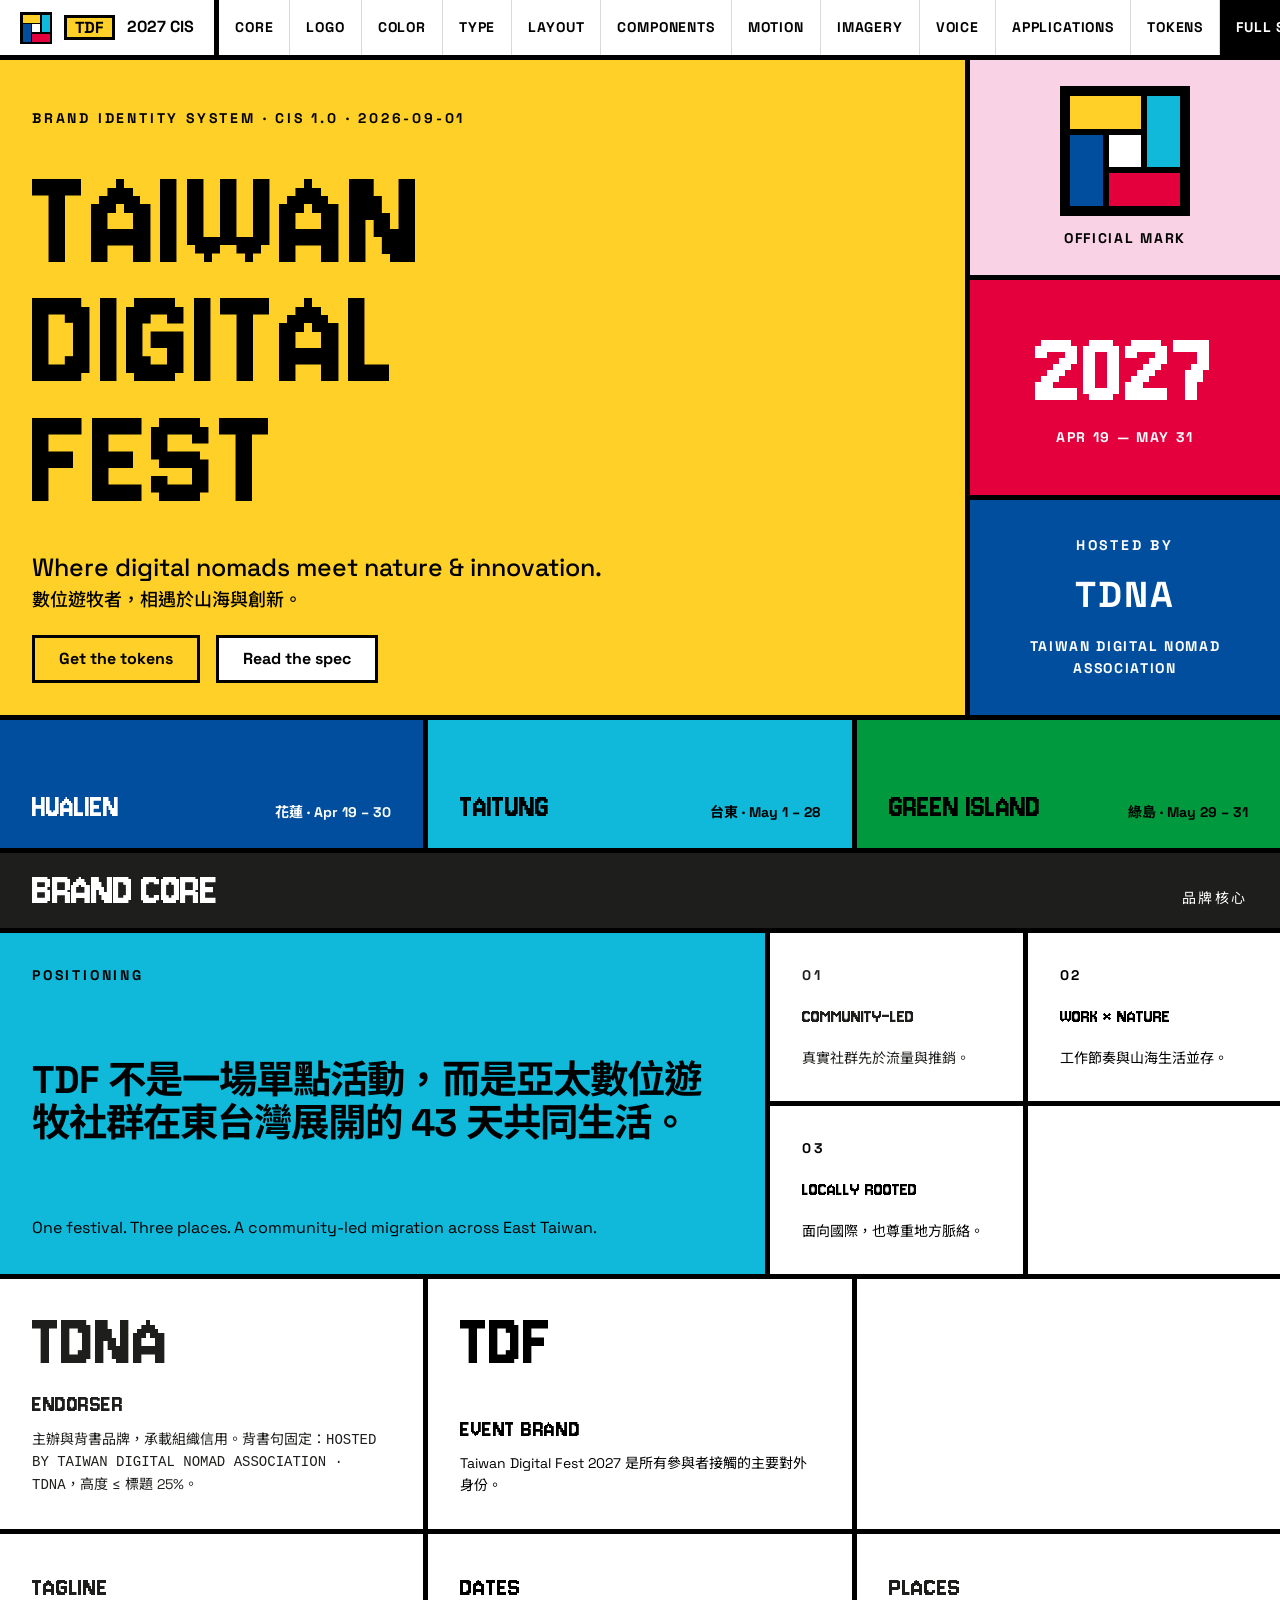
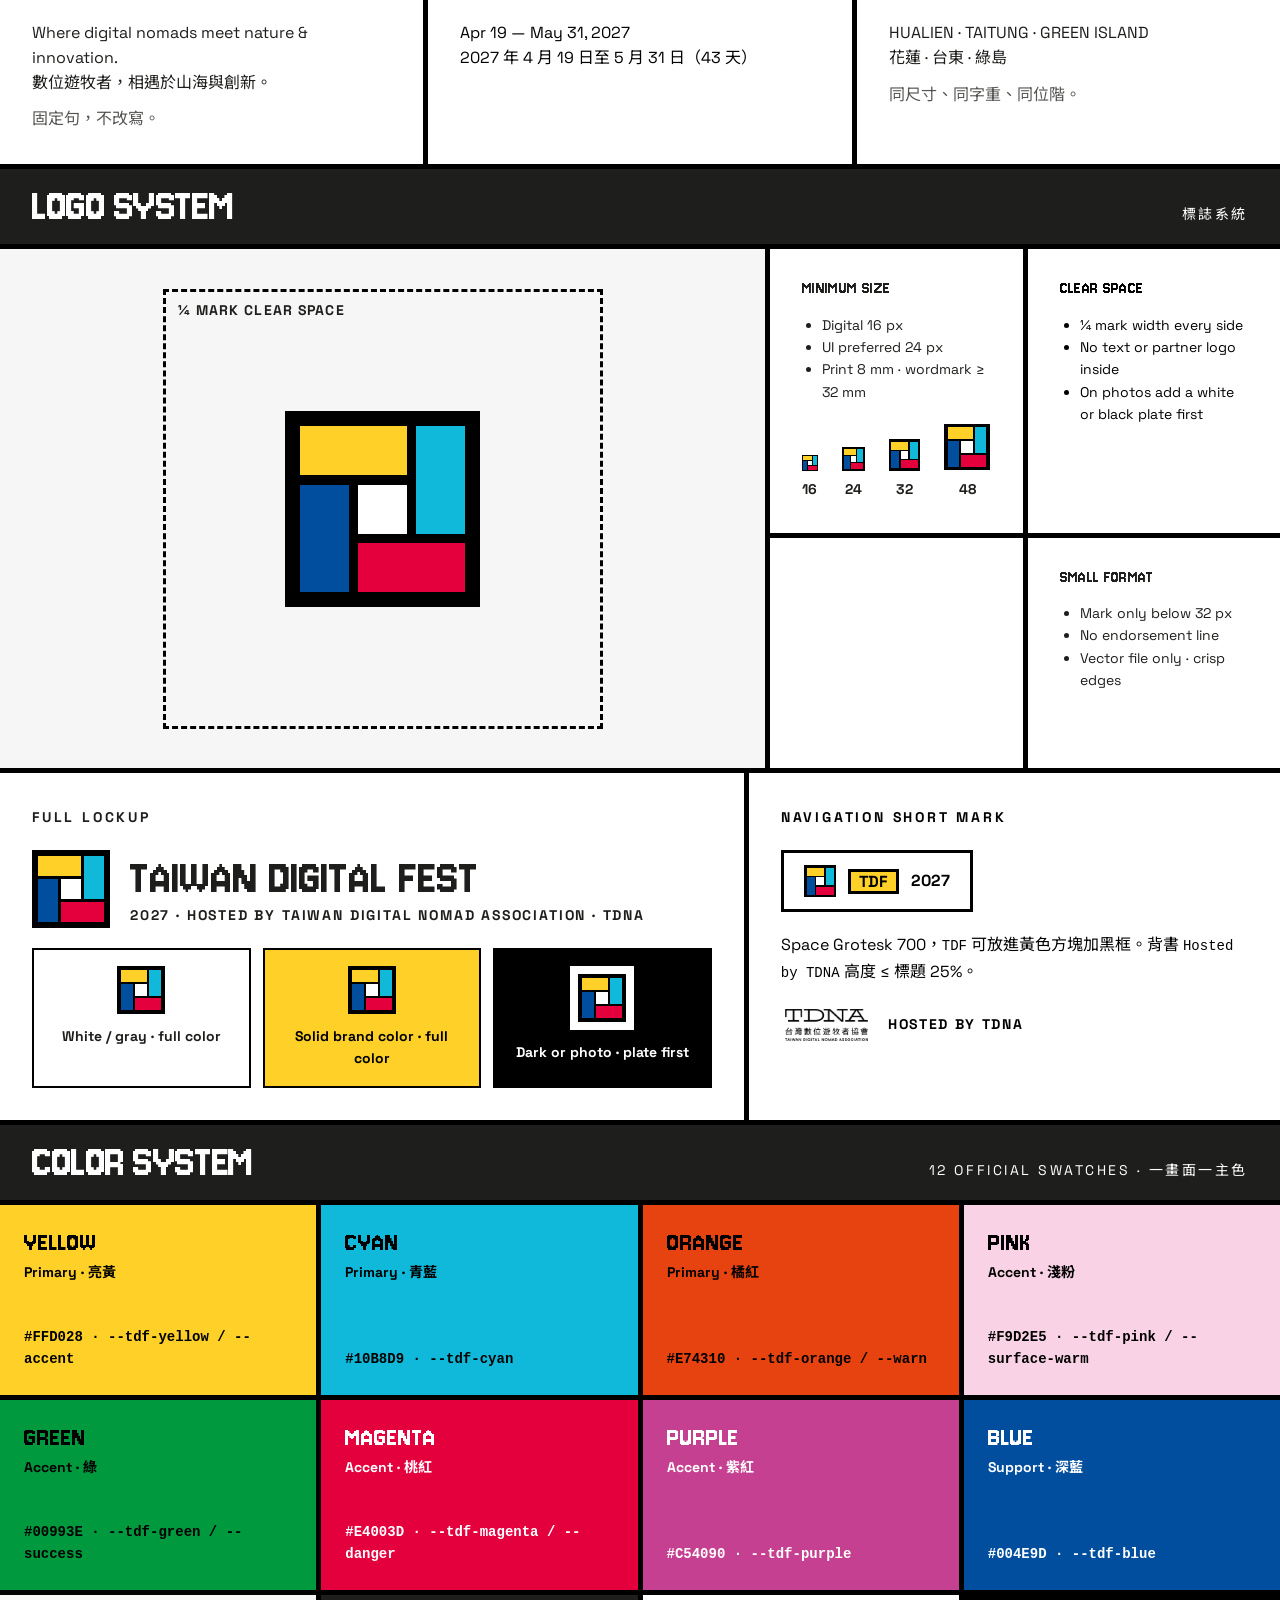
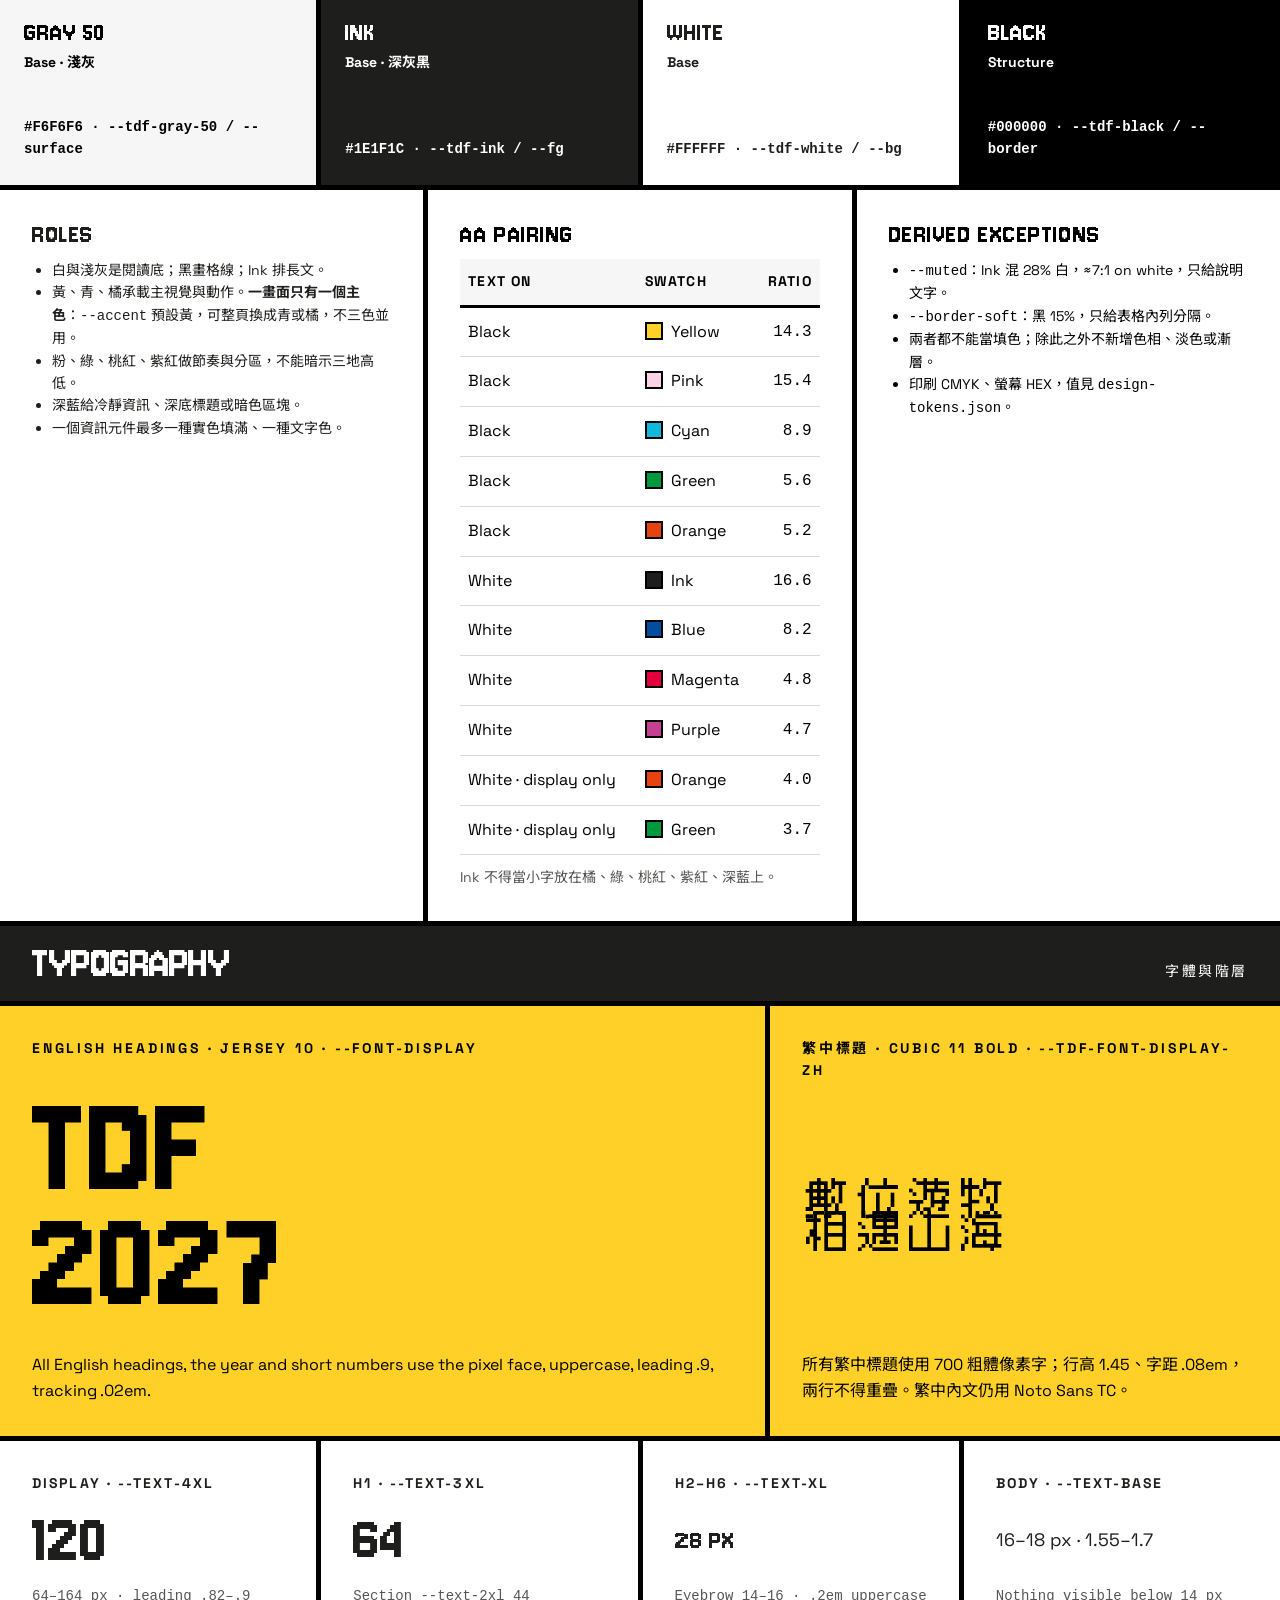
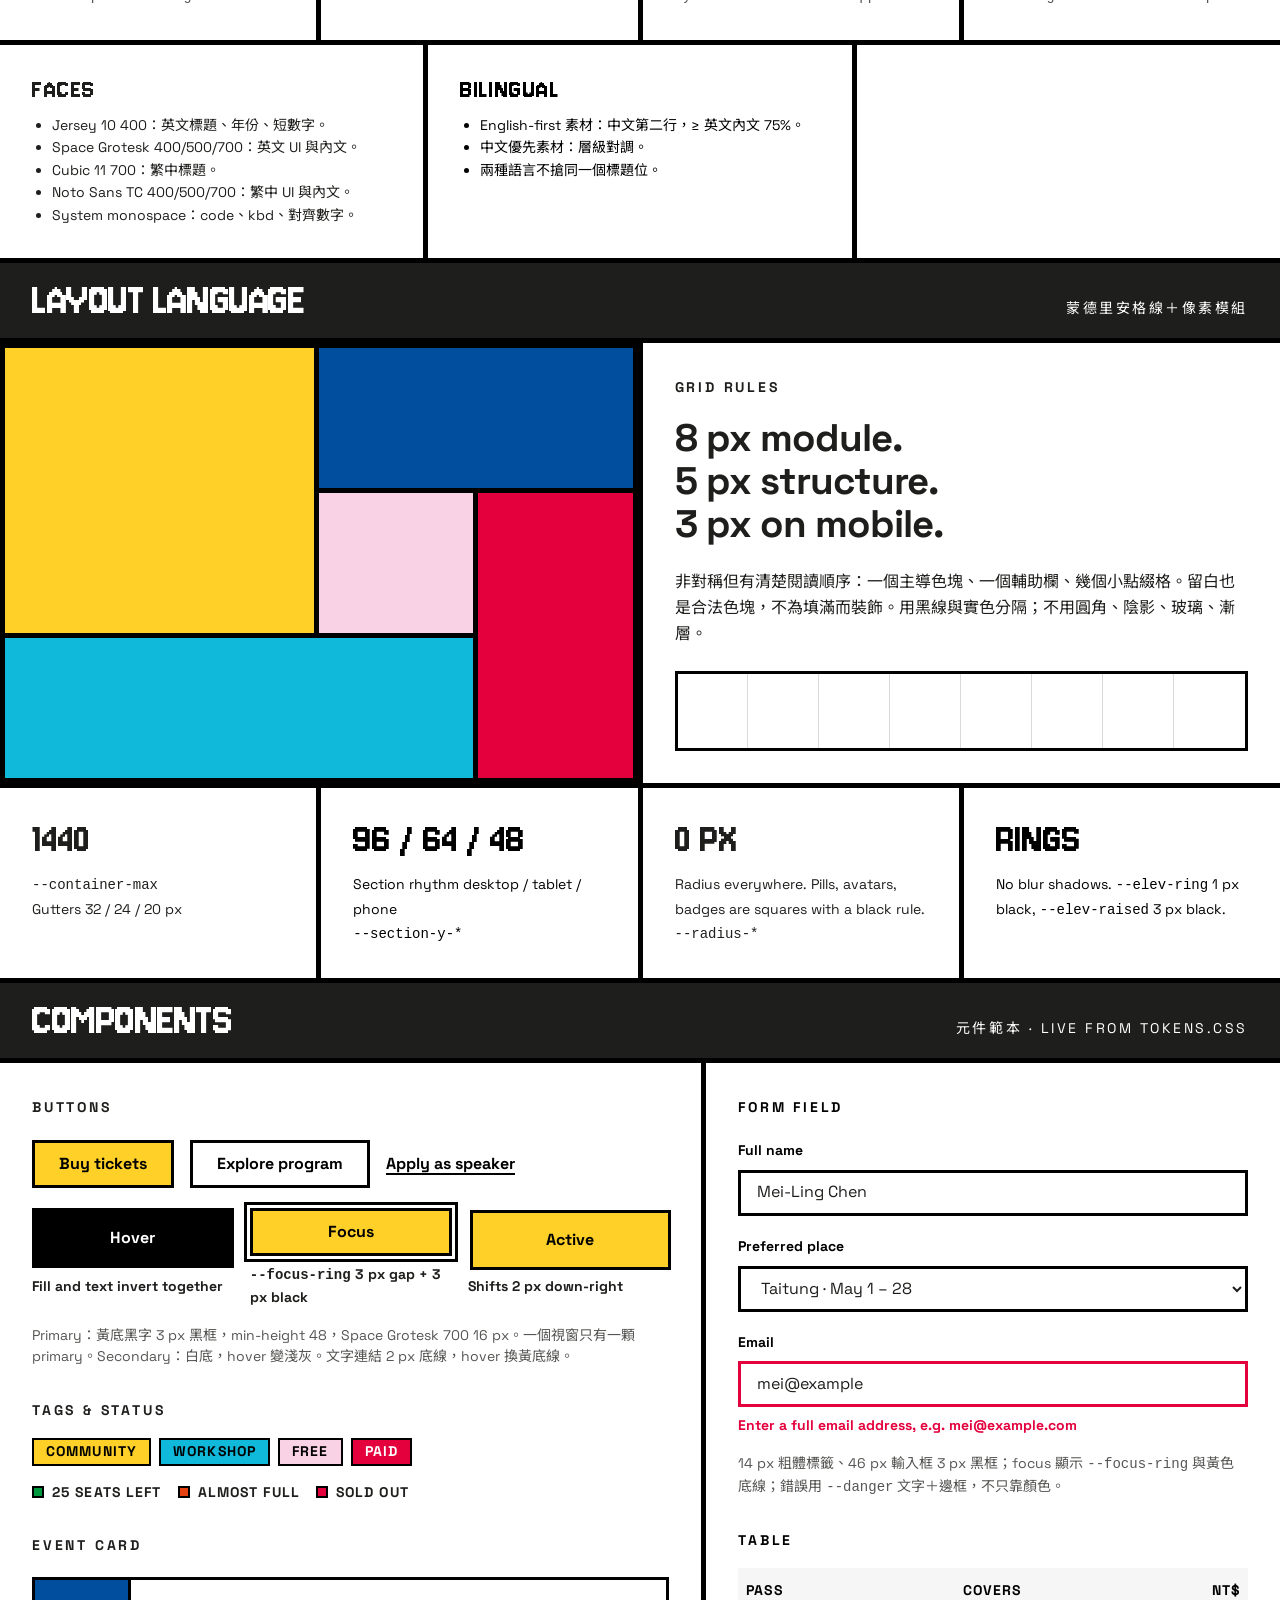
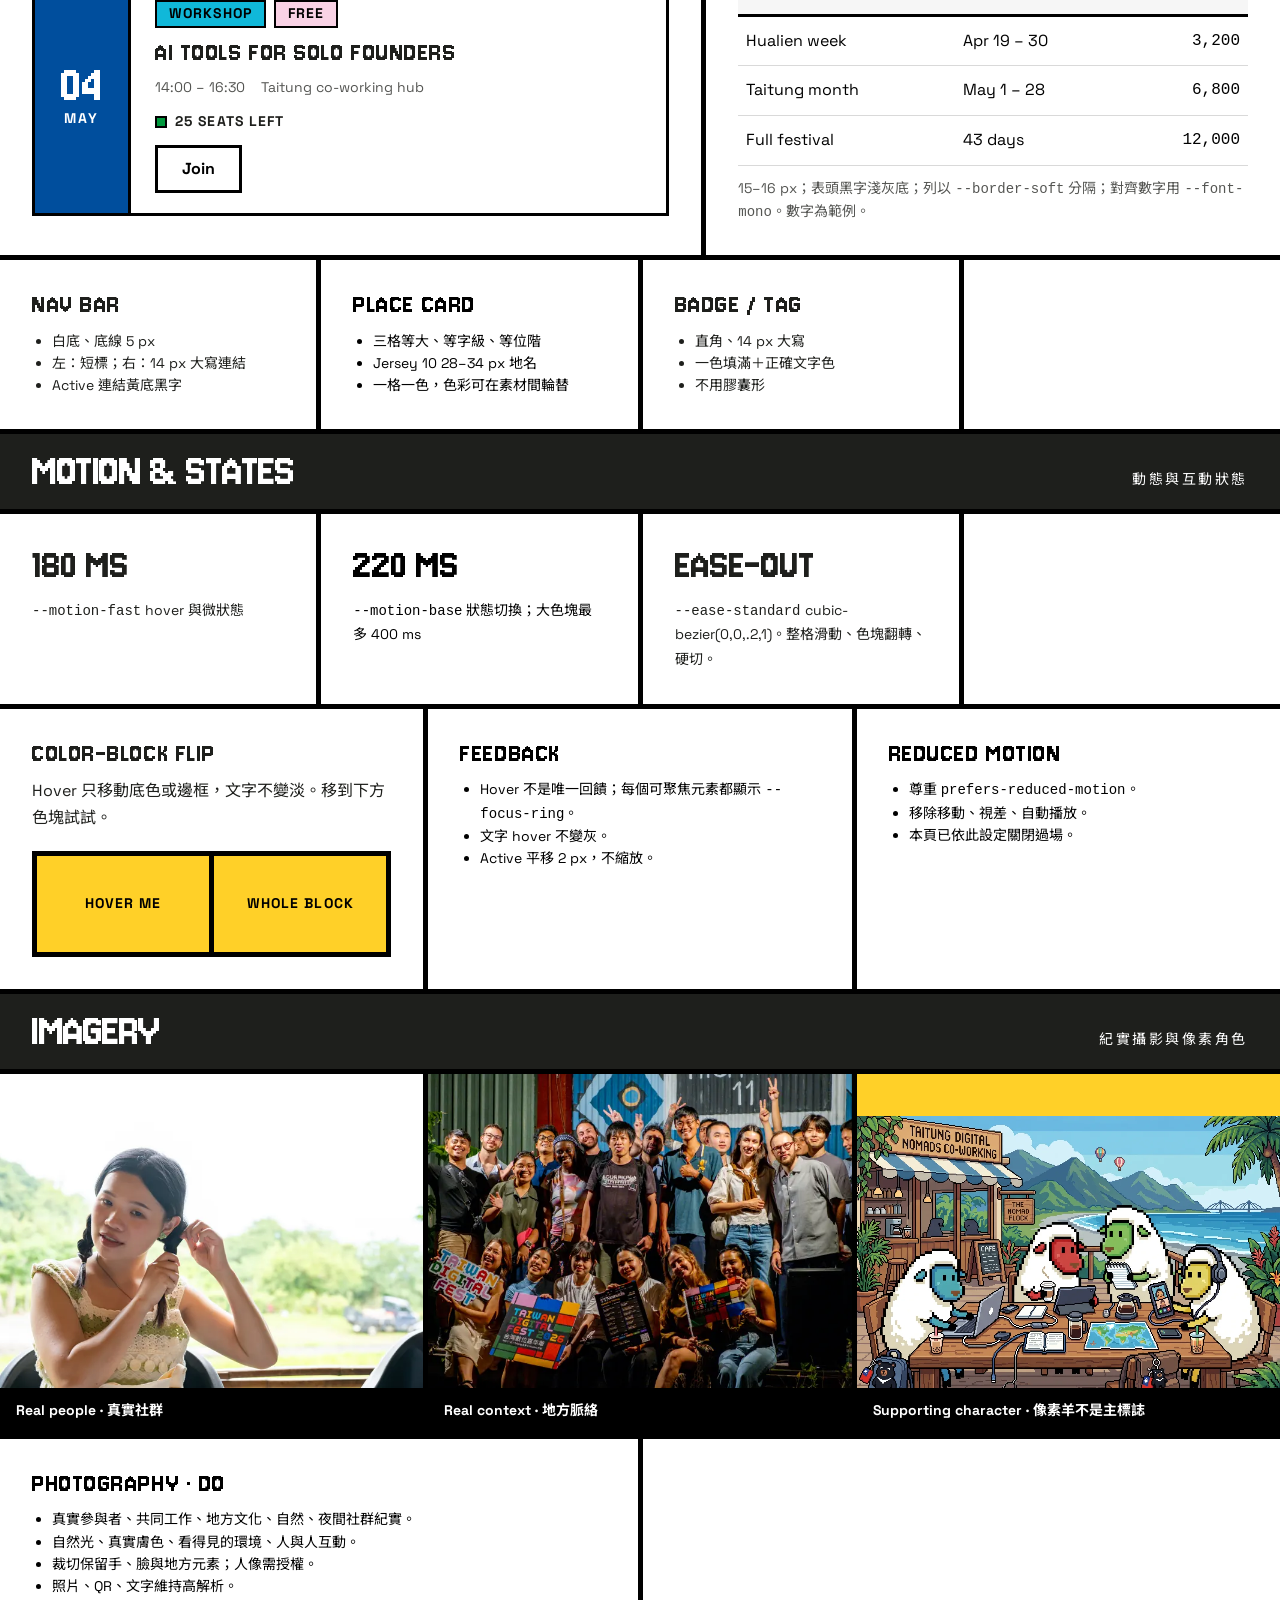
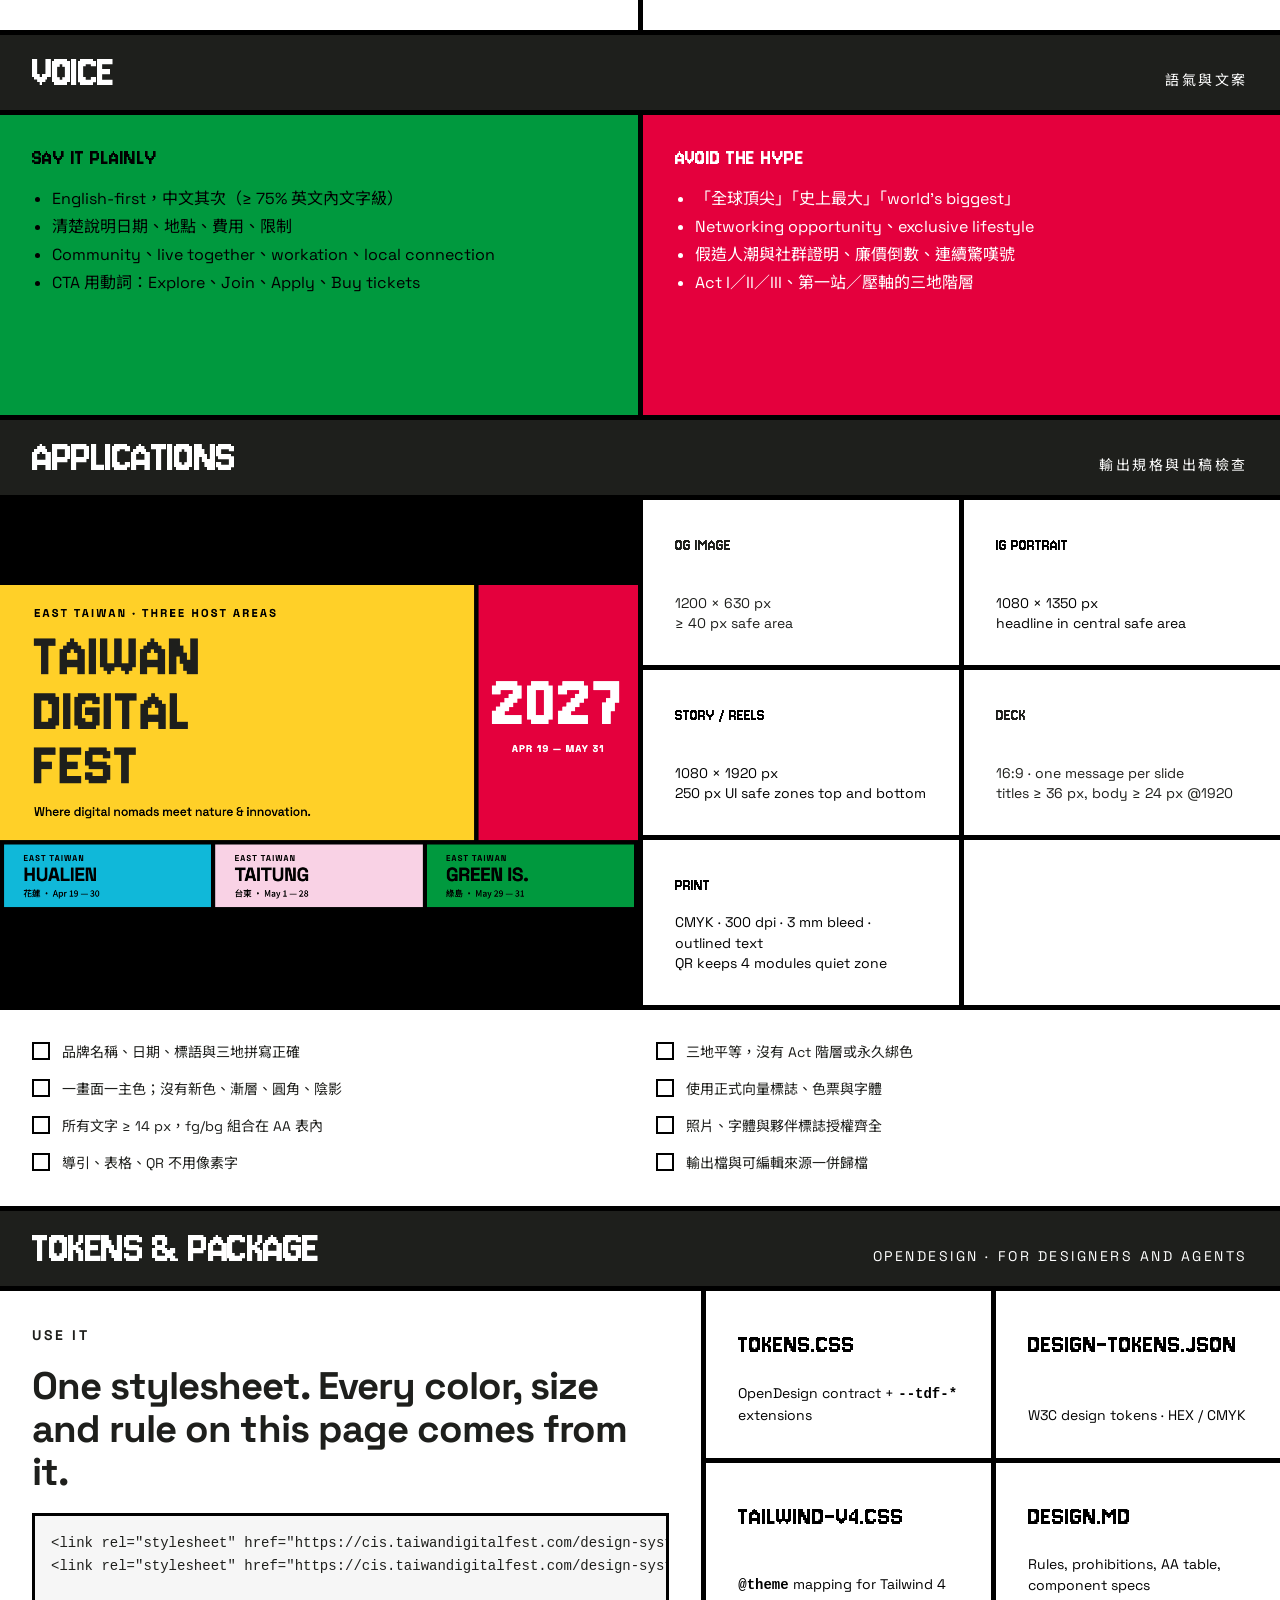
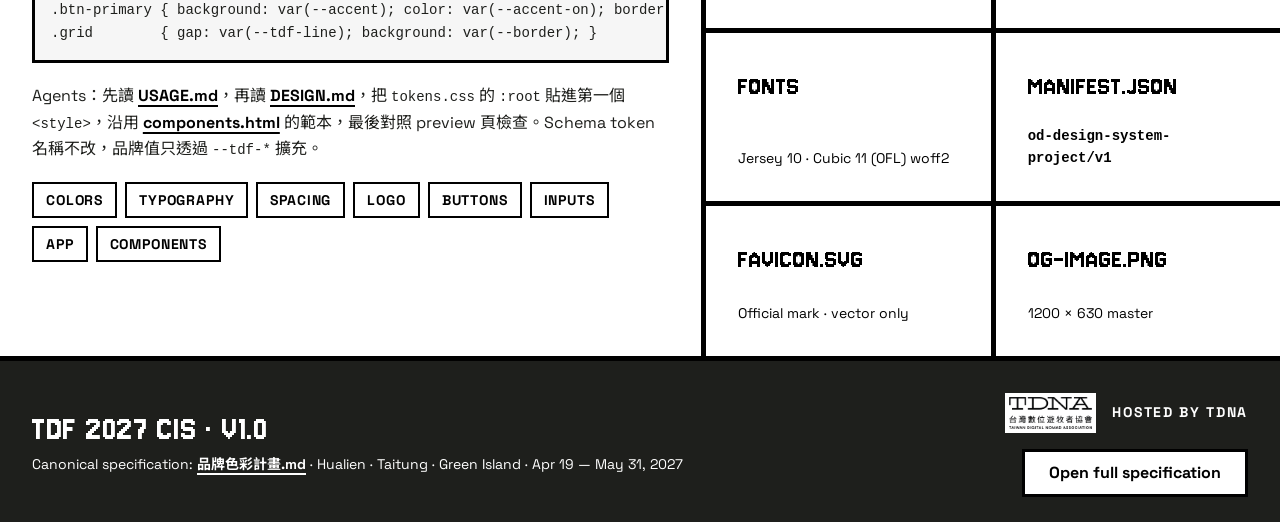
==== commit d6765173: "Make the handbook full-bleed Co-Authored-By: Claude Fable 5.1 <noreply@anthropic.com> Claude-Session" ====
--- a/index.html
+++ b/index.html
@@ -27,7 +27,7 @@
     h1,h2,h3,h4 { font-family:var(--font-display); font-weight:400; line-height:var(--leading-tight); letter-spacing:var(--tracking-display); text-transform:uppercase; color:inherit; }
     a { color:inherit; }
     code { font-family:var(--font-mono); font-size:var(--text-sm); }
-    .page { max-width:var(--container-max); margin-inline:auto; background:var(--bg); border-inline:var(--tdf-line) solid var(--border); }
+    .page { width:100%; background:var(--bg); }
     .pixel { font-family:var(--font-display); font-weight:400; text-transform:uppercase; }
     .pixel-zh { font-family:var(--tdf-font-display-zh); font-weight:700; line-height:var(--tdf-leading-display-zh); letter-spacing:var(--tdf-tracking-display-zh); text-transform:none; }
     .eyebrow { font-size:var(--text-sm); font-weight:700; letter-spacing:var(--tdf-tracking-eyebrow); text-transform:uppercase; }
@@ -94,6 +94,7 @@
     .grid { display:grid; gap:var(--tdf-line); background:var(--border); }
     .grid + .grid { border-top:var(--tdf-line) solid var(--border); }
     .cell { background:var(--bg); padding:var(--space-8); min-width:0; }
+    .grid > *, .hero > *, .hero__side > *, .places > *, .principles > *, .logo-rules > *, .specs > *, .files > * { min-width:0; }
     .cell h3 { font-size:var(--text-xl); margin-bottom:var(--space-3); }
     .cell ul { padding-left:var(--space-5); font-size:var(--text-base); line-height:1.7; }
     .cell ul.tight { font-size:var(--text-sm); line-height:1.6; }
@@ -268,11 +269,10 @@
     }
     @media (max-width:639px) {
       :root { --tdf-line:var(--tdf-line-mobile); }
-      .page { border-inline:0; }
       .hero { grid-template-columns:1fr; }
       .hero__main { min-height:520px; padding:var(--space-8) var(--container-gutter-phone); }
-      .hero__side { grid-template-columns:1fr 1fr 1fr; grid-template-rows:1fr; }
-      .hero__cell { padding:var(--space-4) var(--space-2); } .hero__cell img { width:64px; height:64px; }
+      .hero__side { grid-template-columns:1fr; grid-template-rows:auto; }
+      .hero__cell { padding:var(--space-6) var(--space-4); min-height:160px; } .hero__cell img { width:80px; height:80px; }
       .hero__cell .year { font-size:56px; }
       .places { grid-template-columns:1fr; } .place { min-height:95px; padding:var(--space-5) var(--container-gutter-phone); }
       .core,.logo-grid,.lockups,.type-grid,.layout-grid,.components,.voice,.applications,.tokens,.photo-rules { grid-template-columns:1fr; }
@@ -284,7 +284,7 @@
       .event { grid-template-columns:72px 1fr; }
     }
     @media (prefers-reduced-motion:reduce) { html { scroll-behavior:auto; } .btn,.nav__links a,.file,.flip div { transition:none; } }
-    @media print { .nav { display:none; } .page { max-width:none; border:0; } .section,.hero { break-inside:avoid; } }
+    @media print { .nav { display:none; } .section,.hero { break-inside:avoid; } }
   </style>
 </head>
 <body>
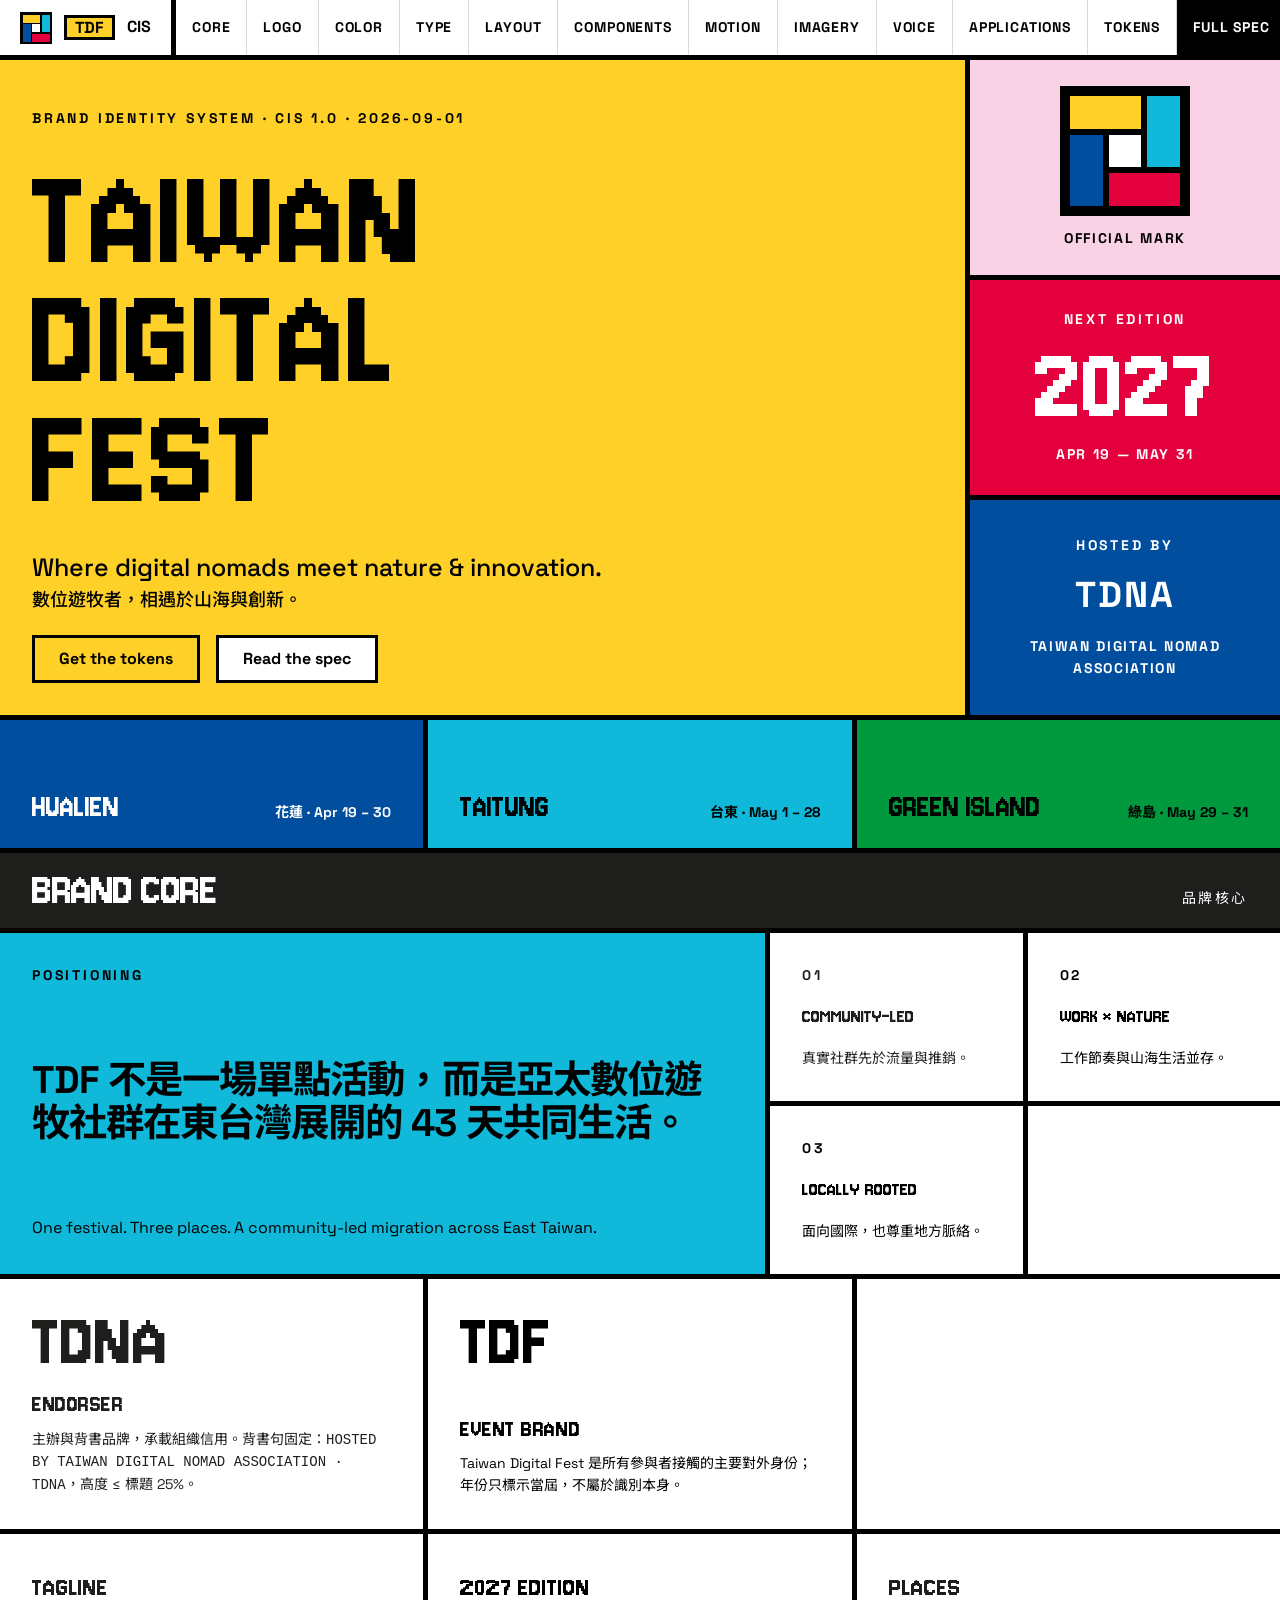
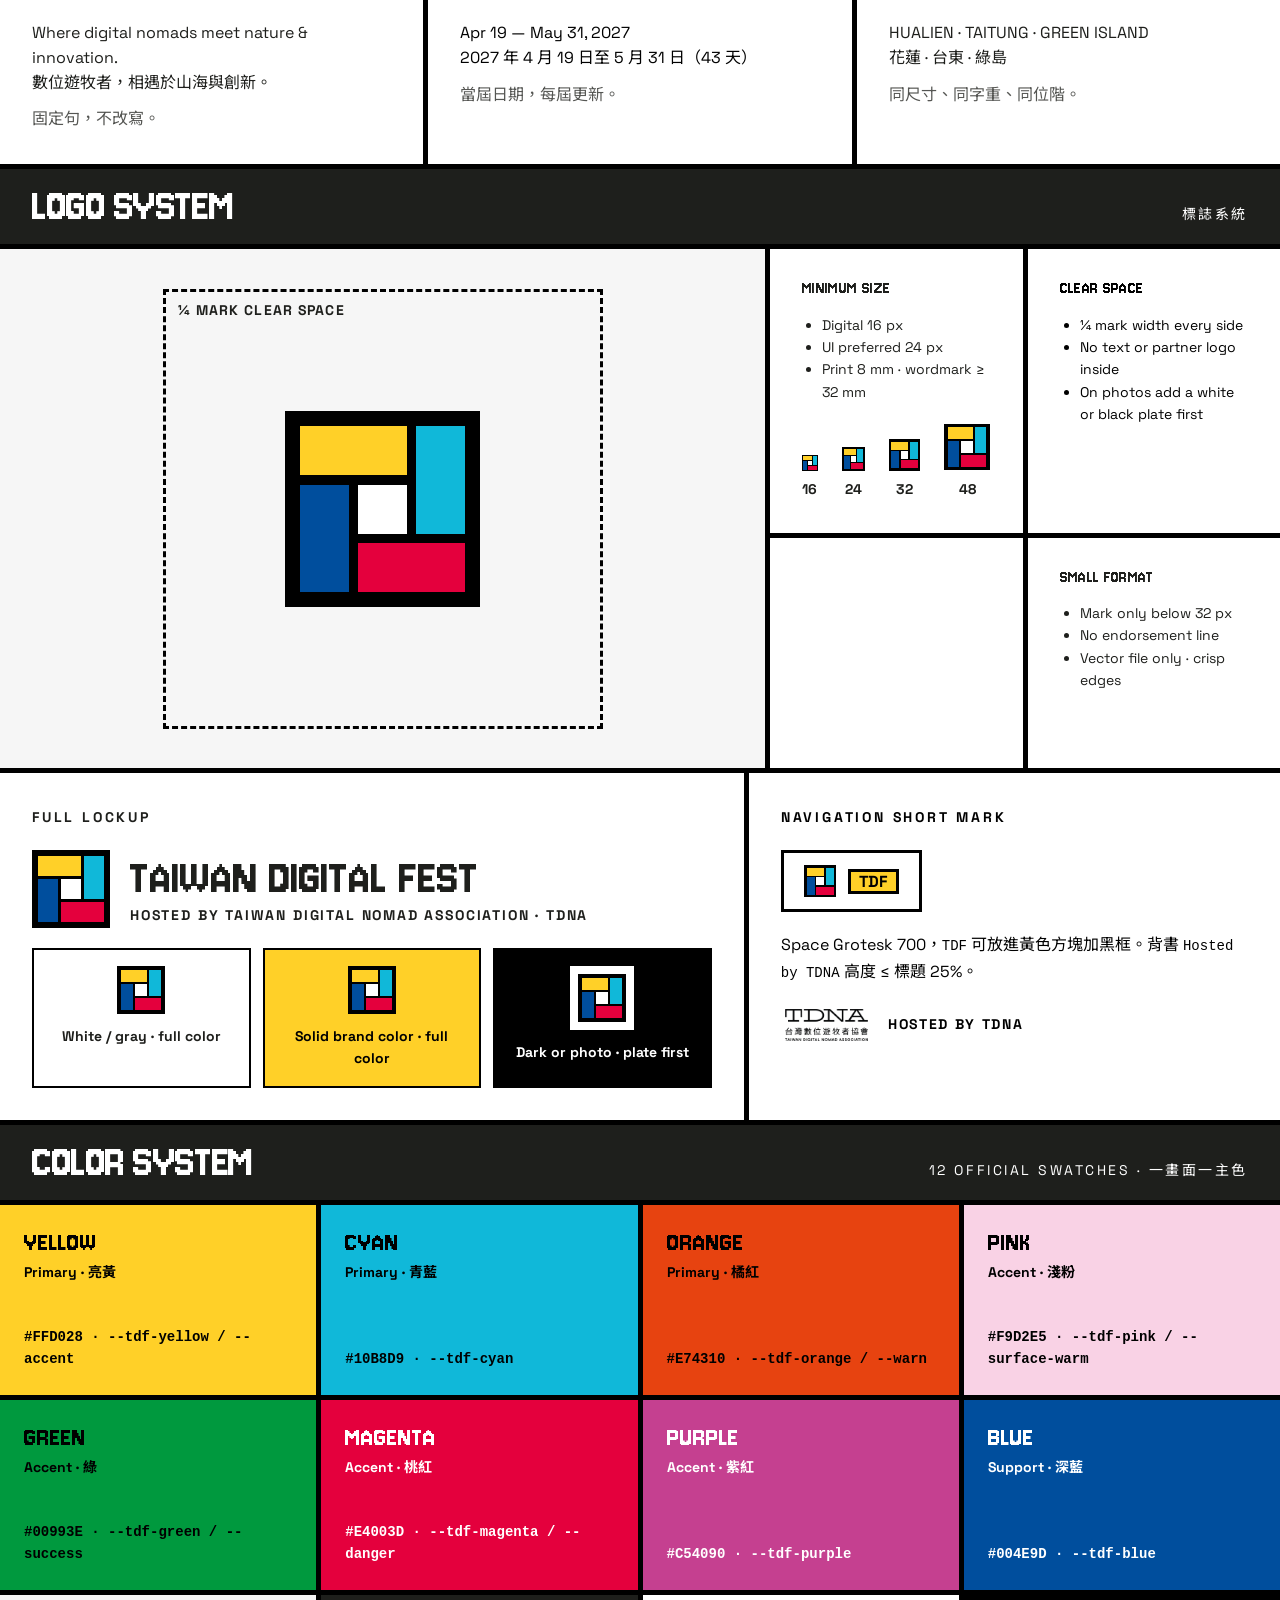
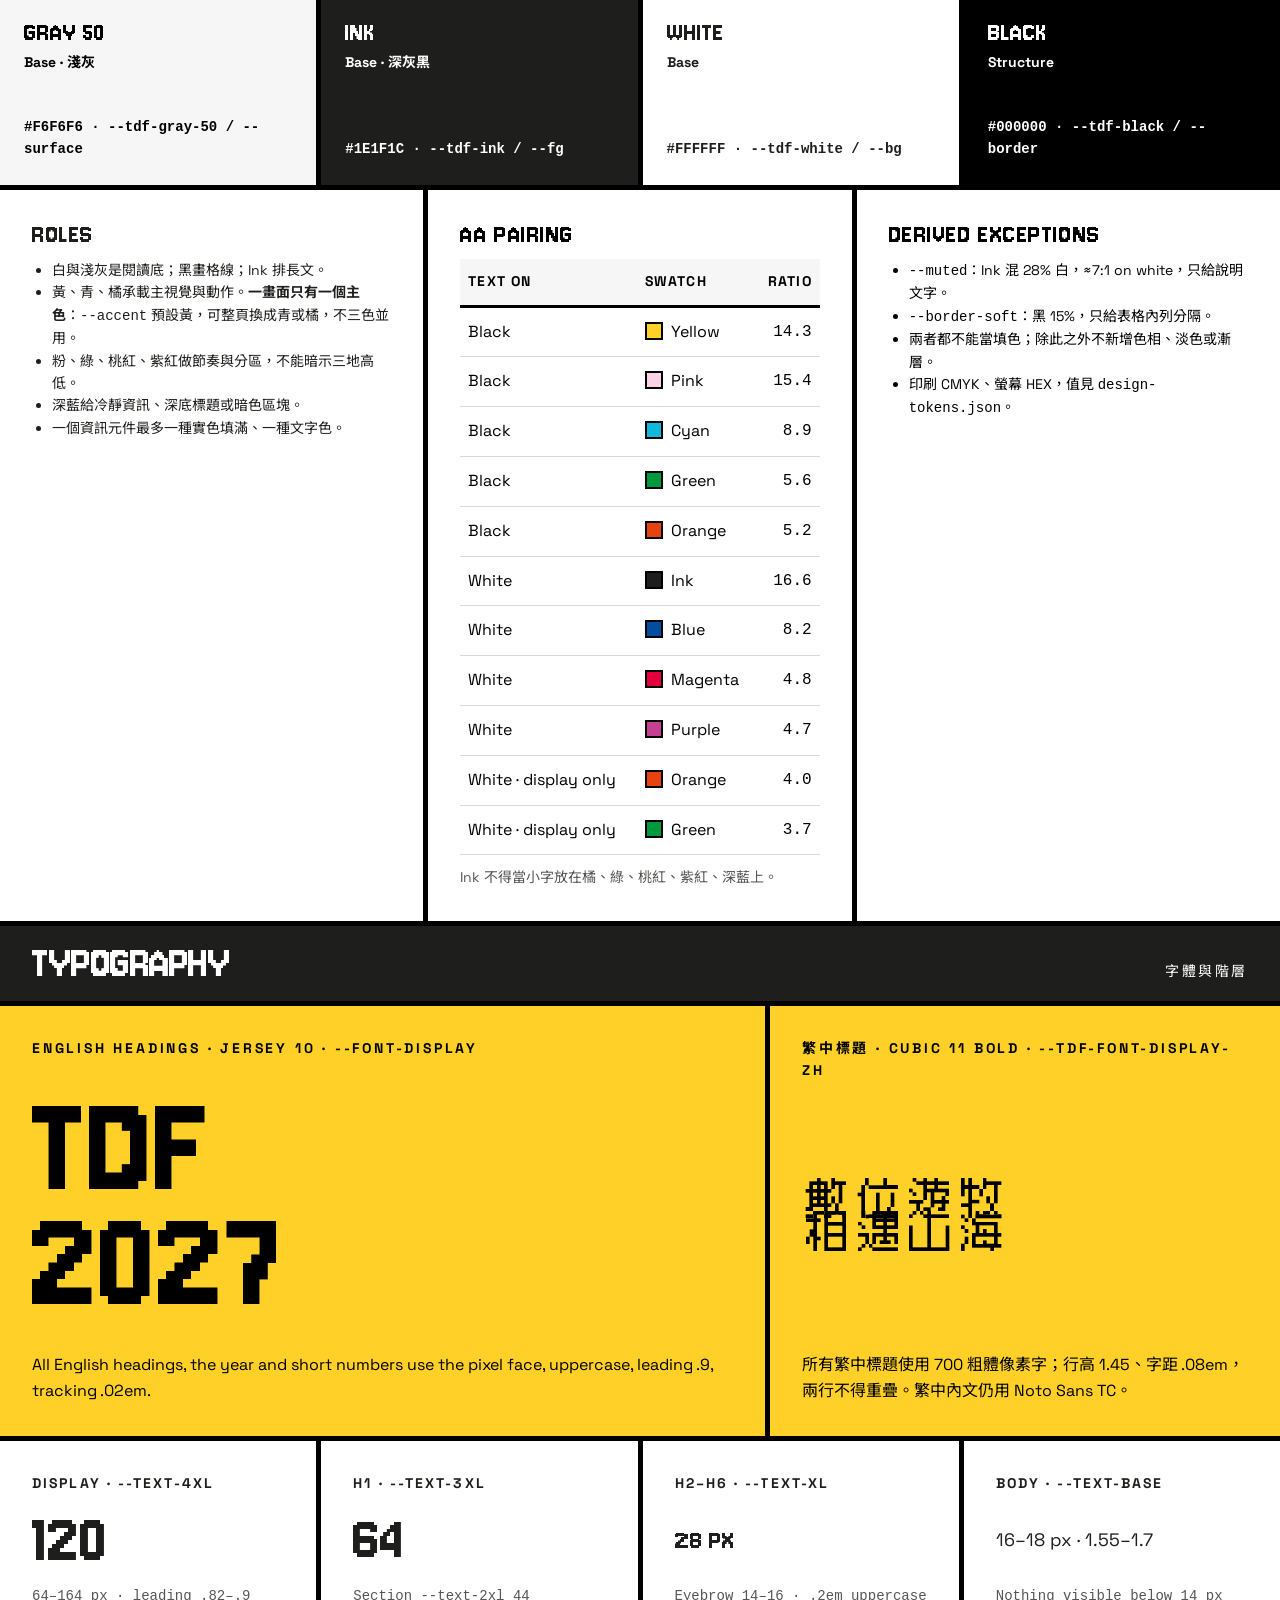
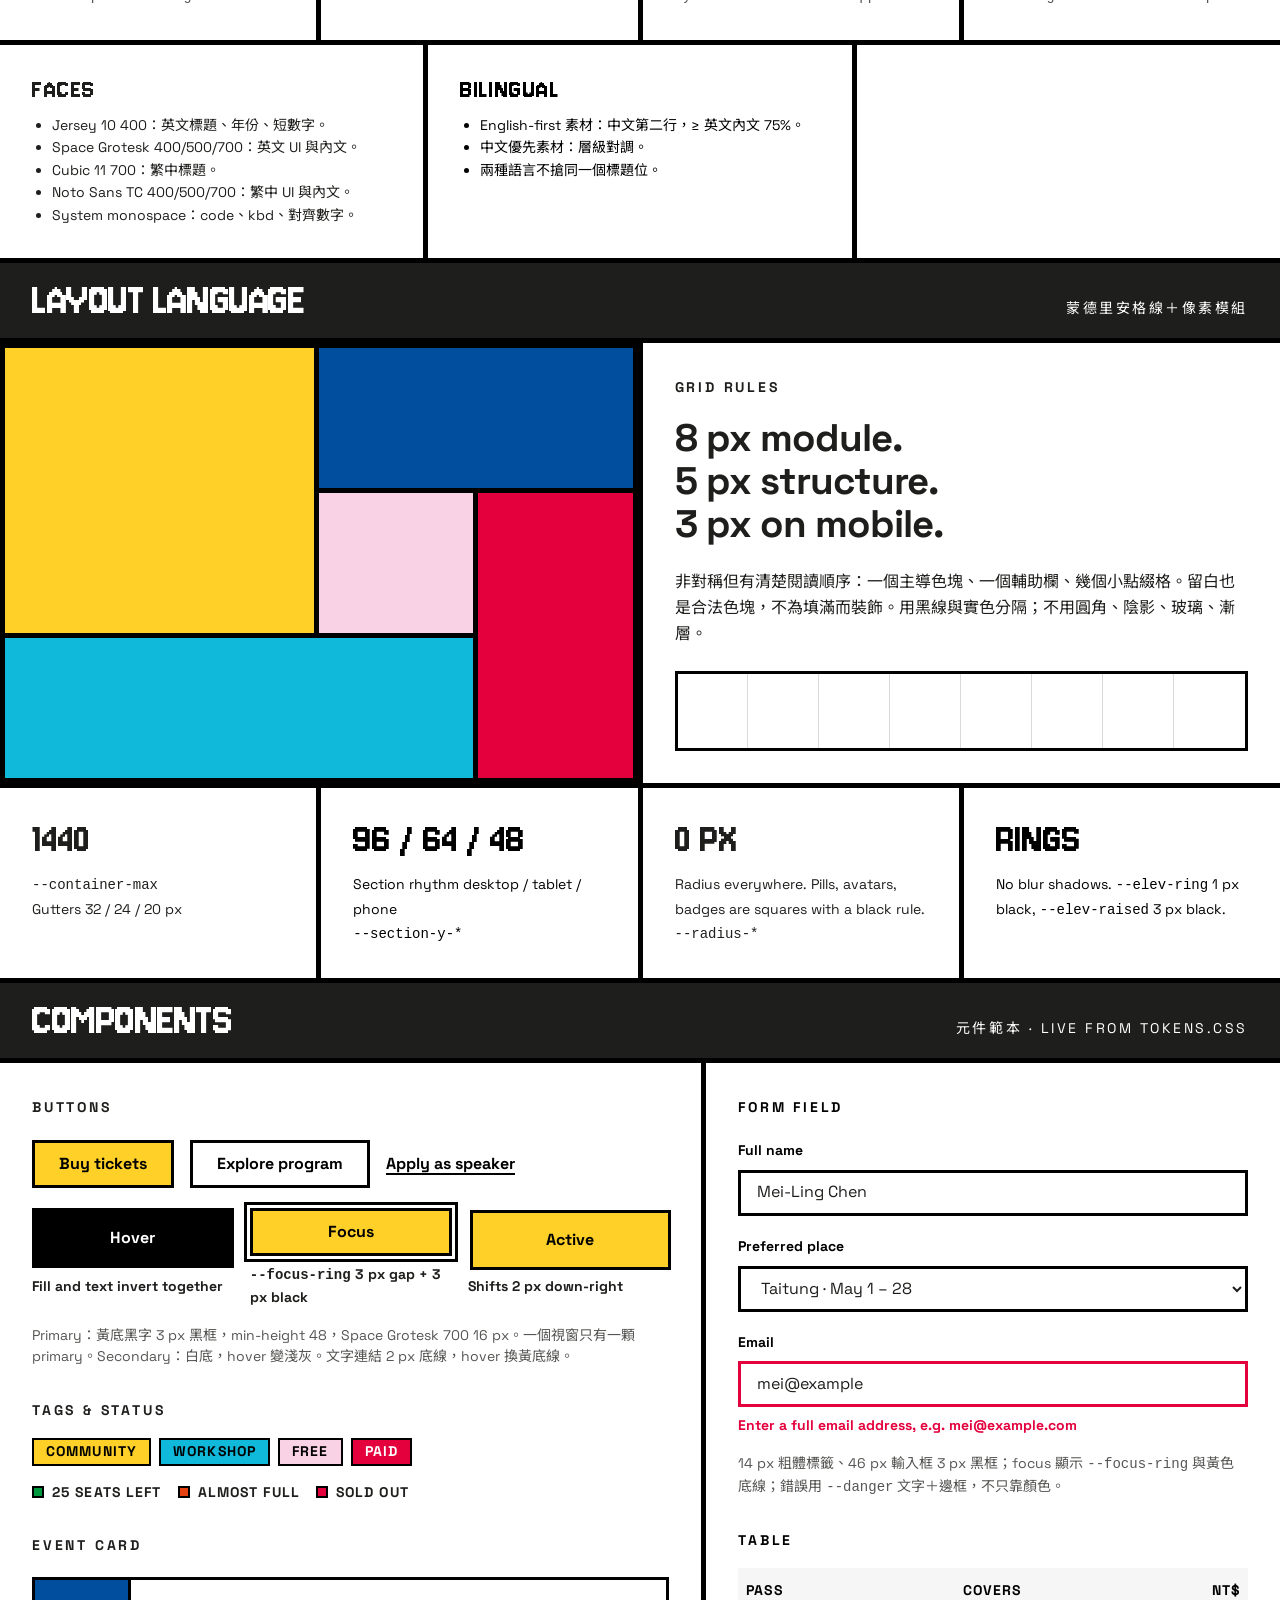
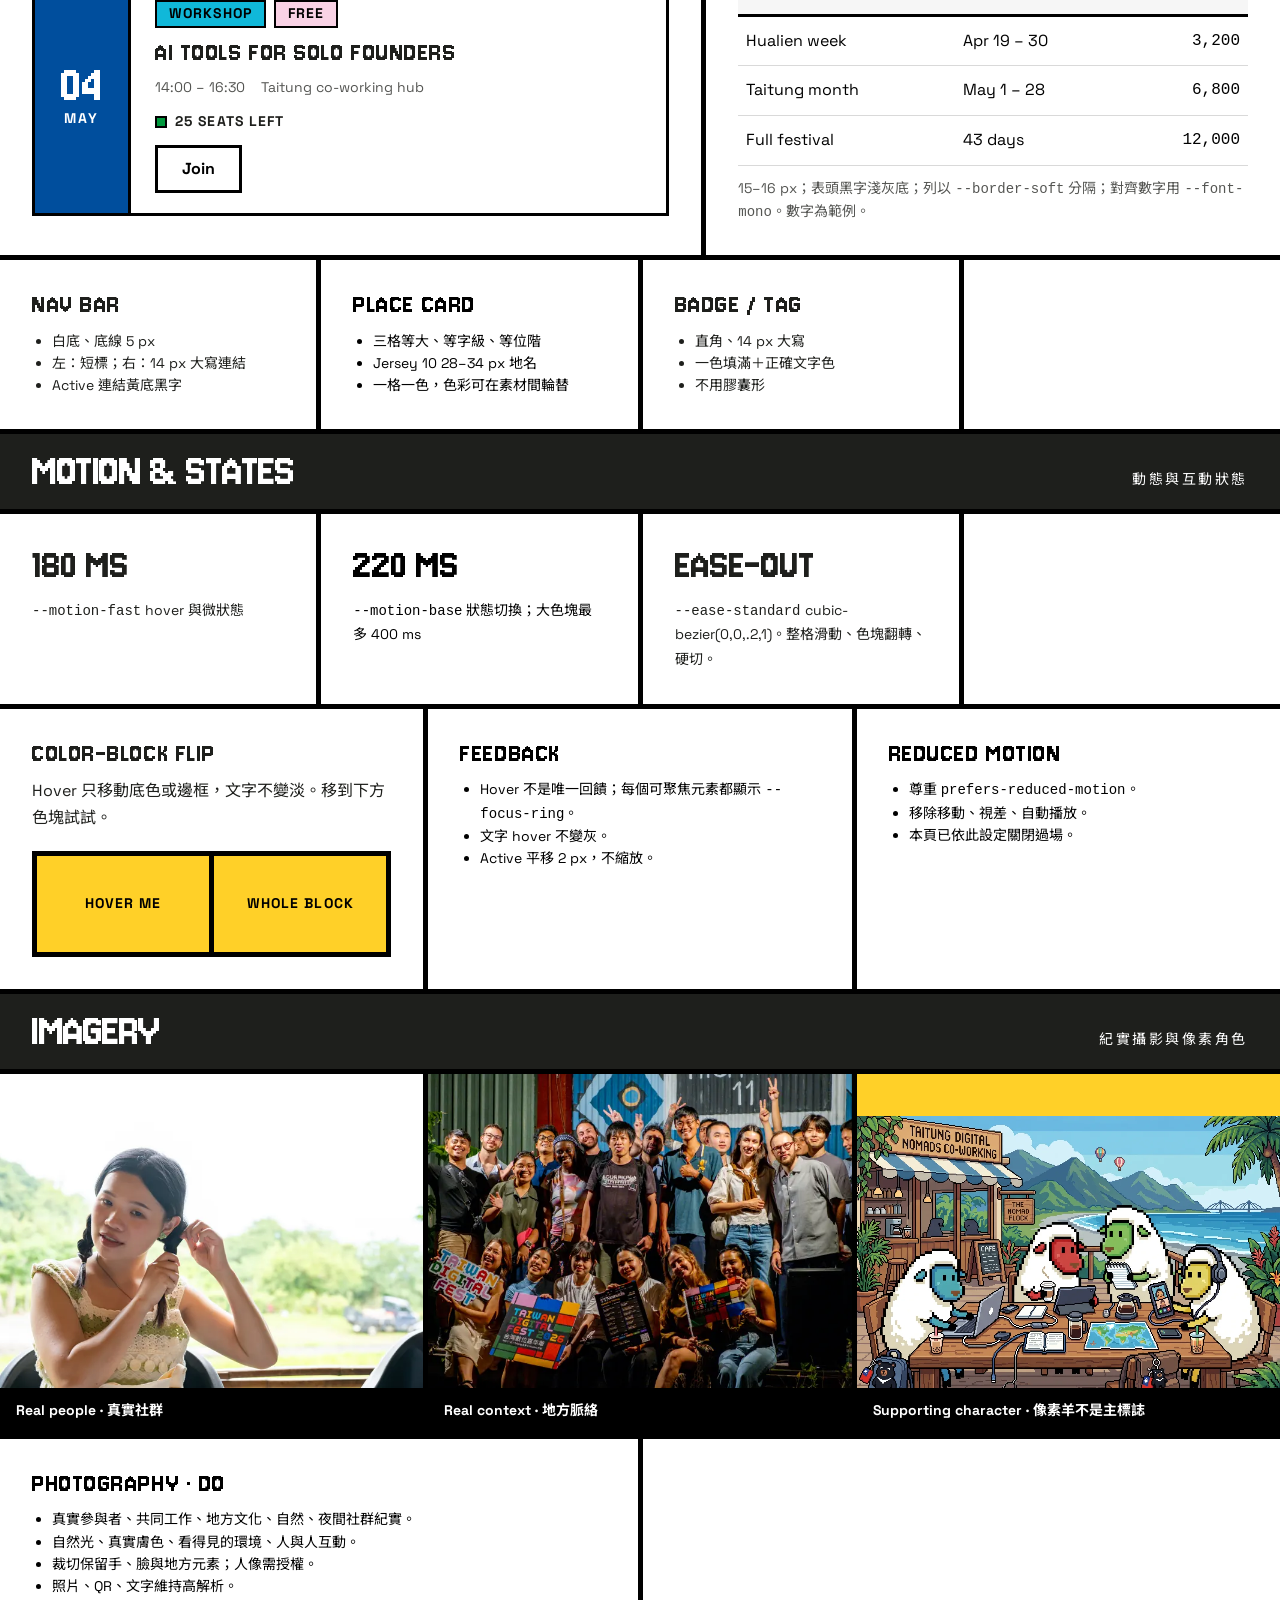
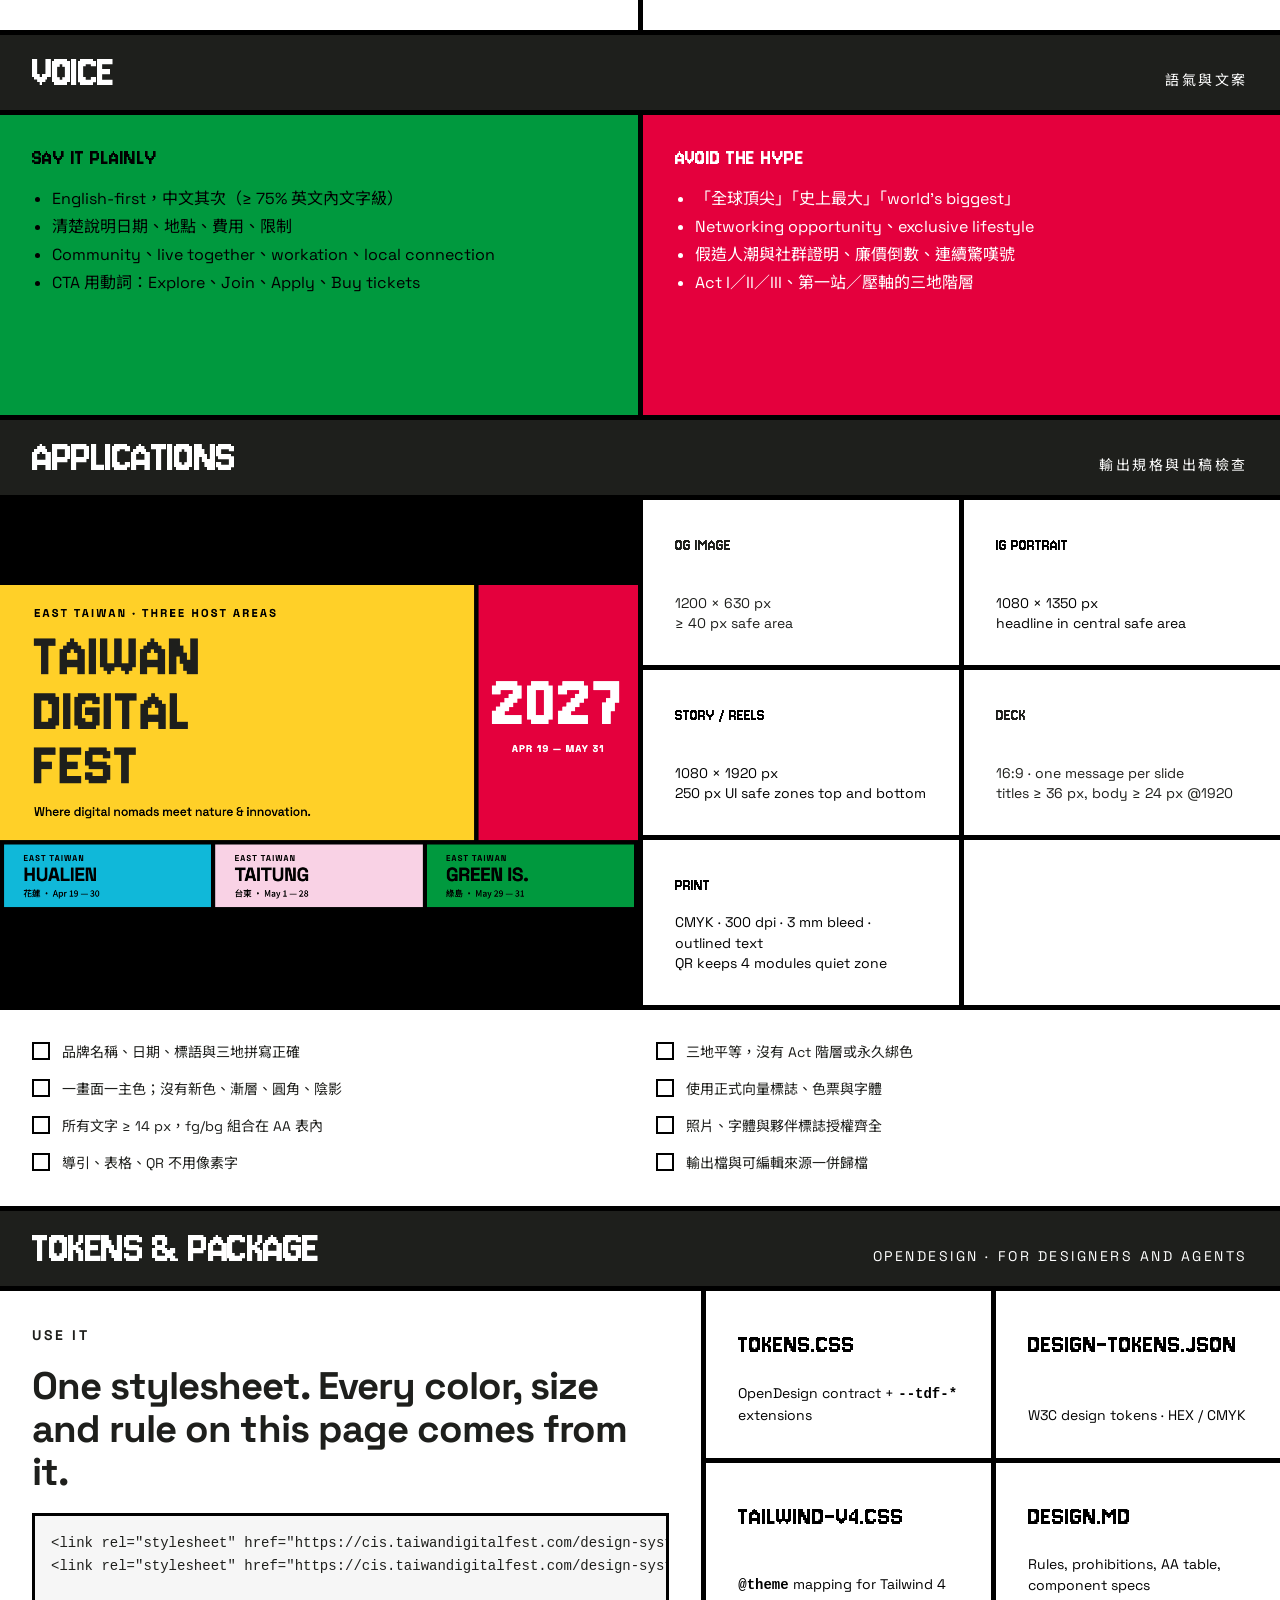
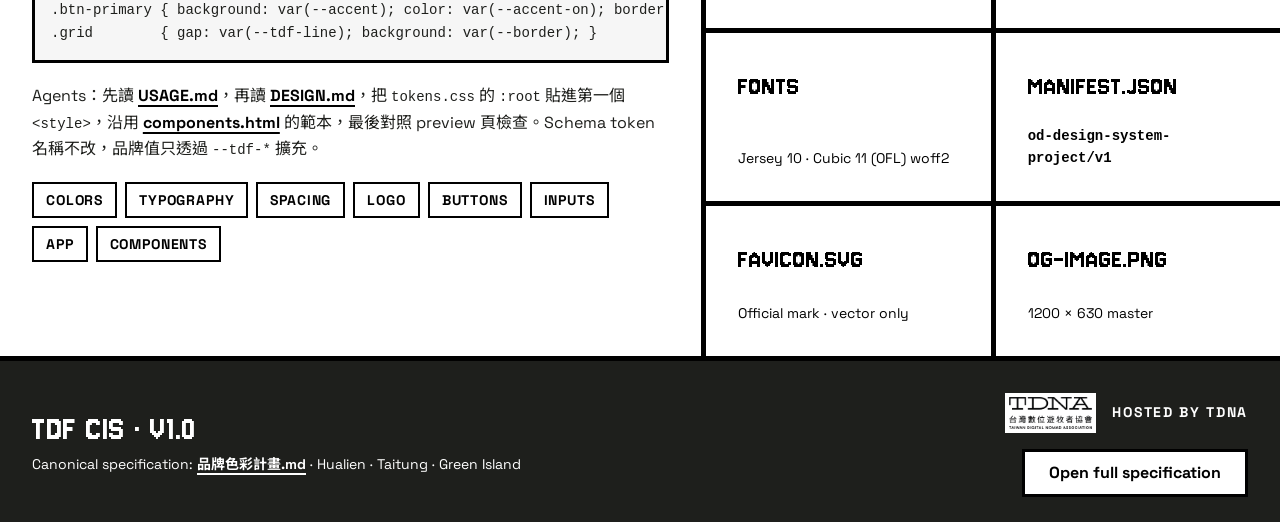
==== commit 2333554d: "Frame the site as the TDF brand system, not the 2027 edition Titles, nav, lockup and footer now read" ====
--- a/index.html
+++ b/index.html
@@ -3,12 +3,12 @@
 <head>
   <meta charset="utf-8">
   <meta name="viewport" content="width=device-width, initial-scale=1">
-  <title>TDF 2027 CIS — Brand Identity System</title>
-  <meta name="description" content="Taiwan Digital Fest 2027 brand identity system: Mondrian black grid, pixel headings, 12 fixed swatches, hard edges. Tokens, components and specification for designers and agents.">
+  <title>TDF CIS — Brand Identity System</title>
+  <meta name="description" content="Taiwan Digital Fest brand identity system: Mondrian black grid, pixel headings, 12 fixed swatches, hard edges. Tokens, components and specification for designers and agents.">
   <link rel="icon" href="design-system/assets/favicon.svg" type="image/svg+xml">
   <link rel="icon" href="assets/favicon.ico" sizes="any">
   <link rel="apple-touch-icon" href="assets/apple-touch-icon.png">
-  <meta property="og:title" content="TDF 2027 CIS — Brand Identity System">
+  <meta property="og:title" content="TDF CIS — Brand Identity System">
   <meta property="og:description" content="Mondrian grid · pixel headings · 12 swatches · hard edges. Hosted by TDNA.">
   <meta property="og:image" content="https://cis.taiwandigitalfest.com/design-system/assets/og-image.png">
   <meta property="og:url" content="https://cis.taiwandigitalfest.com/">
@@ -290,7 +290,7 @@
 <body>
 <main class="page">
   <nav class="nav" aria-label="CIS 章節">
-    <a class="nav__brand" href="#top"><img src="design-system/assets/favicon.svg" alt=""><b>TDF</b> 2027 CIS</a>
+    <a class="nav__brand" href="#top"><img src="design-system/assets/favicon.svg" alt=""><b>TDF</b> CIS</a>
     <div class="nav__links">
       <a href="#core">Core</a><a href="#logo">Logo</a><a href="#color">Color</a><a href="#type">Type</a><a href="#layout">Layout</a><a href="#components">Components</a><a href="#motion">Motion</a><a href="#imagery">Imagery</a><a href="#voice">Voice</a><a href="#apply">Applications</a><a href="#tokens">Tokens</a>
       <a class="is-spec" href="spec.html">Full spec</a>
@@ -308,7 +308,7 @@
     </div>
     <div class="hero__side">
       <div class="hero__cell c-pink"><img src="design-system/assets/favicon.svg" alt="TDF 品牌圖記"><span class="meta">Official mark</span></div>
-      <div class="hero__cell c-magenta"><span class="year pixel">2027</span><span class="meta">Apr 19 — May 31</span></div>
+      <div class="hero__cell c-magenta"><span class="eyebrow">Next edition</span><span class="year pixel">2027</span><span class="meta">Apr 19 — May 31</span></div>
       <div class="hero__cell c-blue"><span class="eyebrow">Hosted by</span><strong style="font-size:36px;letter-spacing:.06em">TDNA</strong><span class="meta">Taiwan Digital Nomad Association</span></div>
     </div>
     <div class="places">
@@ -332,12 +332,12 @@
     </div>
     <div class="grid architecture">
       <article class="cell arch"><span class="arch__n pixel">TDNA</span><div><h3>Endorser</h3><p>主辦與背書品牌，承載組織信用。背書句固定：<code>HOSTED BY TAIWAN DIGITAL NOMAD ASSOCIATION · TDNA</code>，高度 ≤ 標題 25%。</p></div></article>
-      <article class="cell arch c-yellow"><span class="arch__n pixel">TDF</span><div><h3>Event Brand</h3><p>Taiwan Digital Fest 2027 是所有參與者接觸的主要對外身份。</p></div></article>
+      <article class="cell arch c-yellow"><span class="arch__n pixel">TDF</span><div><h3>Event Brand</h3><p>Taiwan Digital Fest 是所有參與者接觸的主要對外身份；年份只標示當屆，不屬於識別本身。</p></div></article>
       <article class="cell arch c-blue"><span class="arch__n pixel">3×</span><div><h3>Equal Places</h3><p>花蓮、台東、綠島平等並列。不用 Act I／II／III、第一站／壓軸；顏色不永久綁定某一地。</p></div></article>
     </div>
     <div class="grid fixed">
       <article class="cell"><b>Tagline</b><p>Where digital nomads meet nature &amp; innovation.<br>數位遊牧者，相遇於山海與創新。</p><p class="caption" style="margin-top:var(--space-3)">固定句，不改寫。</p></article>
-      <article class="cell c-gray"><b>Dates</b><p>Apr 19 — May 31, 2027<br>2027 年 4 月 19 日至 5 月 31 日（43 天）</p></article>
+      <article class="cell c-gray"><b>2027 Edition</b><p>Apr 19 — May 31, 2027<br>2027 年 4 月 19 日至 5 月 31 日（43 天）</p><p class="caption" style="margin-top:var(--space-3)">當屆日期，每屆更新。</p></article>
       <article class="cell"><b>Places</b><p>HUALIEN · TAITUNG · GREEN ISLAND<br>花蓮 · 台東 · 綠島</p><p class="caption" style="margin-top:var(--space-3)">同尺寸、同字重、同位階。</p></article>
     </div>
   </section>
@@ -357,12 +357,12 @@
     <div class="grid lockups">
       <article class="cell">
         <span class="eyebrow">Full lockup</span>
-        <div class="lockup" style="margin-top:var(--space-5)"><img src="design-system/assets/favicon.svg" alt=""><div class="lockup__type pixel">Taiwan Digital Fest<small>2027 · HOSTED BY TAIWAN DIGITAL NOMAD ASSOCIATION · TDNA</small></div></div>
+        <div class="lockup" style="margin-top:var(--space-5)"><img src="design-system/assets/favicon.svg" alt=""><div class="lockup__type pixel">Taiwan Digital Fest<small>HOSTED BY TAIWAN DIGITAL NOMAD ASSOCIATION · TDNA</small></div></div>
         <div class="bgs"><div style="background:var(--bg)"><img src="design-system/assets/favicon.svg" alt=""><span>White / gray · full color</span></div><div class="c-yellow"><img src="design-system/assets/favicon.svg" alt=""><span>Solid brand color · full color</span></div><div class="c-black"><span class="plate"><img src="design-system/assets/favicon.svg" alt=""></span><span>Dark or photo · plate first</span></div></div>
       </article>
       <article class="cell c-gray">
         <span class="eyebrow">Navigation short mark</span>
-        <p style="margin-top:var(--space-5)"><a class="nav__brand" href="#top" style="background:var(--bg);border:3px solid var(--border);padding:var(--space-3) var(--space-5)"><img src="design-system/assets/favicon.svg" alt=""><b>TDF</b> 2027</a></p>
+        <p style="margin-top:var(--space-5)"><a class="nav__brand" href="#top" style="background:var(--bg);border:3px solid var(--border);padding:var(--space-3) var(--space-5)"><img src="design-system/assets/favicon.svg" alt=""><b>TDF</b></a></p>
         <p class="body" style="margin-top:var(--space-5)">Space Grotesk 700，<code>TDF</code> 可放進黃色方塊加黑框。背書 <code>Hosted by TDNA</code> 高度 ≤ 標題 25%。</p>
         <p class="endorse" style="margin-top:var(--space-5);display:inline-flex;align-items:center;gap:var(--space-4);font-size:var(--text-sm);font-weight:700;letter-spacing:.12em;text-transform:uppercase"><img src="design-system/assets/tdna-logo.png" alt="TDNA logo" style="height:40px;background:var(--bg);padding:var(--space-1)"> Hosted by TDNA</p>
       </article>
@@ -536,7 +536,7 @@
   <section class="section" id="apply">
     <div class="section__head"><h2>Applications</h2><span>輸出規格與出稿檢查</span></div>
     <div class="grid applications">
-      <figure class="cell og-preview"><img src="design-system/assets/og-image.png" alt="TDF 2027 OG 主視覺" loading="lazy"></figure>
+      <figure class="cell og-preview"><img src="design-system/assets/og-image.png" alt="TDF OG 主視覺（2027 版）" loading="lazy"></figure>
       <div class="specs">
         <div class="cell spec"><b>OG image</b><span>1200 × 630 px<br>≥ 40 px safe area</span></div>
         <div class="cell spec c-pink"><b>IG portrait</b><span>1080 × 1350 px<br>headline in central safe area</span></div>
@@ -583,7 +583,7 @@
   </section>
 
   <footer class="footer">
-    <div><h2>TDF 2027 CIS · v1.0</h2><p>Canonical specification: <a class="link" style="color:inherit" href="spec.html">品牌色彩計畫.md</a> · Hualien · Taitung · Green Island · Apr 19 — May 31, 2027</p></div>
+    <div><h2>TDF CIS · v1.0</h2><p>Canonical specification: <a class="link" style="color:inherit" href="spec.html">品牌色彩計畫.md</a> · Hualien · Taitung · Green Island</p></div>
     <div class="footer__side"><span class="endorse"><img src="design-system/assets/tdna-logo.png" alt="TDNA logo"> Hosted by TDNA</span><a class="btn btn--secondary" href="spec.html">Open full specification</a></div>
   </footer>
 </main>
